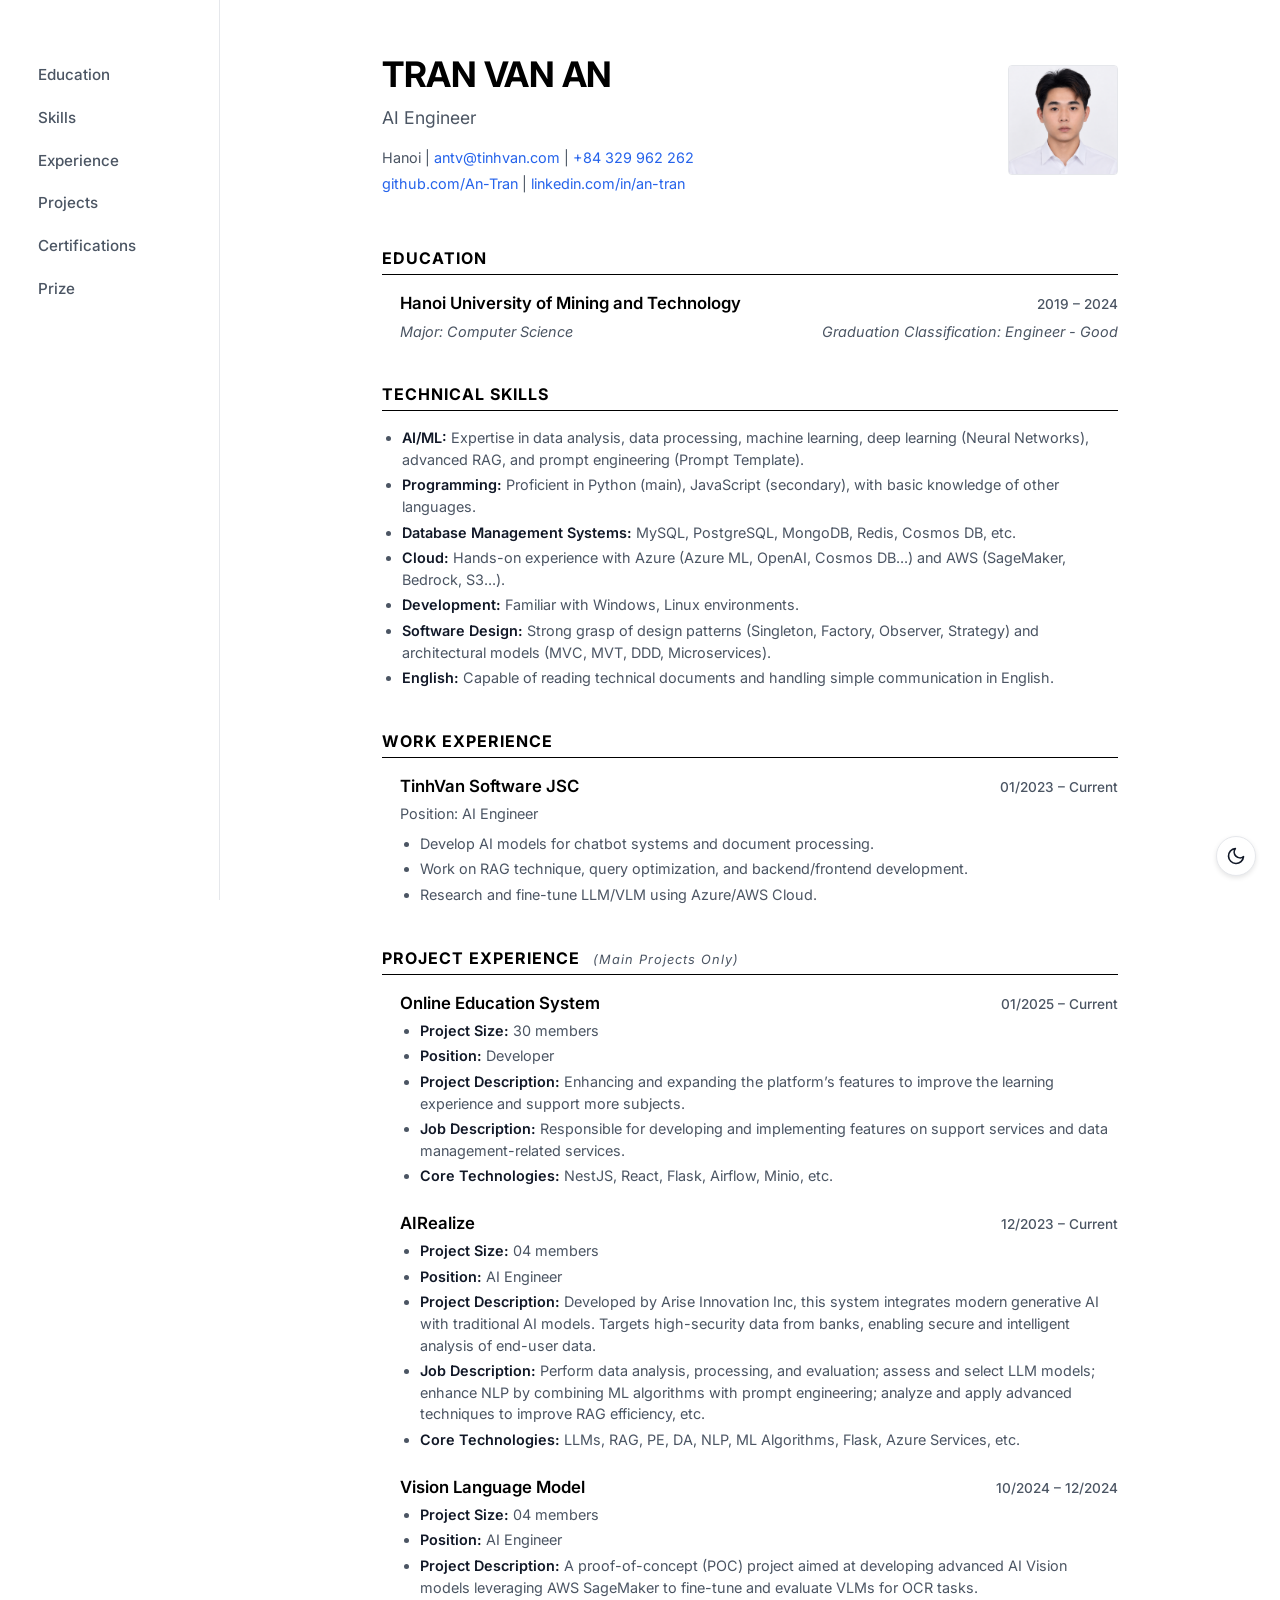
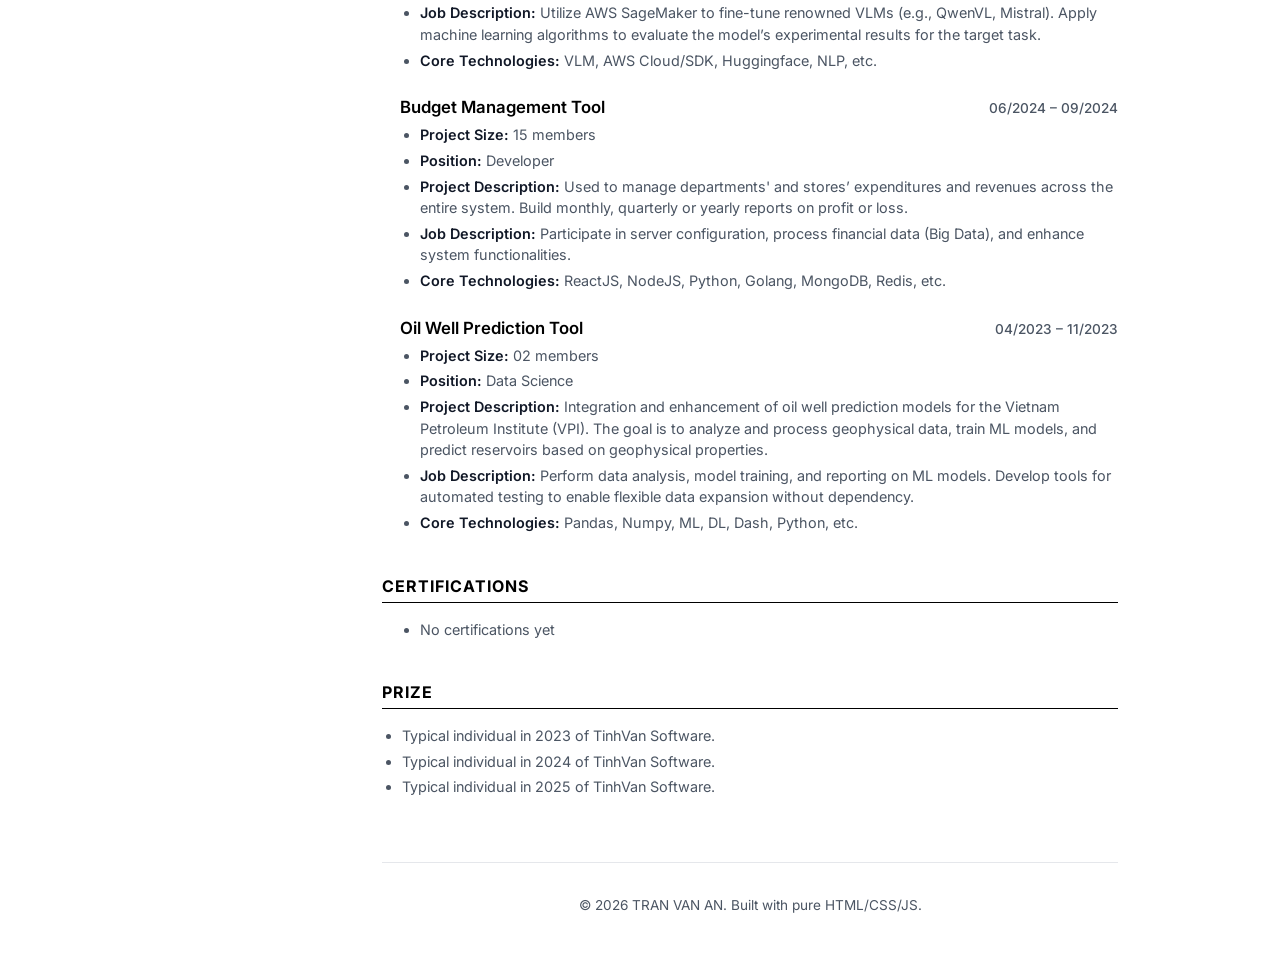
==== index.html @ 51c77b4b "feat: initialize personal portfolio website with responsive design and dark mode support" ====
<!DOCTYPE html>
<html lang="en">
<head>
    <meta charset="UTF-8">
    <meta name="viewport" content="width=device-width, initial-scale=1.0">
    <title>TRAN VAN AN - Portfolio</title>
    <link href="https://fonts.googleapis.com/css2?family=Inter:wght@300;400;600;700&display=swap" rel="stylesheet">
    <link rel="stylesheet" href="style.css">
</head>
<body>
    <nav class="side-nav">
        <div class="nav-links">
            <a href="#education">Education</a>
            <a href="#skills">Skills</a>
            <a href="#experience">Experience</a>
            <a href="#projects">Projects</a>
            <a href="#certifications">Certifications</a>
            <a href="#prize">Prize</a>
        </div>
    </nav>
    <button id="theme-toggle" class="theme-toggle" aria-label="Toggle Dark Mode">
        <svg id="moon-icon" xmlns="http://www.w3.org/2000/svg" width="20" height="20" viewBox="0 0 24 24" fill="none" stroke="currentColor" stroke-width="2" stroke-linecap="round" stroke-linejoin="round"><path d="M21 12.79A9 9 0 1 1 11.21 3 7 7 0 0 0 21 12.79z"></path></svg>
        <svg id="sun-icon" class="hidden" xmlns="http://www.w3.org/2000/svg" width="20" height="20" viewBox="0 0 24 24" fill="none" stroke="currentColor" stroke-width="2" stroke-linecap="round" stroke-linejoin="round"><circle cx="12" cy="12" r="5"></circle><line x1="12" y1="1" x2="12" y2="3"></line><line x1="12" y1="21" x2="12" y2="23"></line><line x1="4.22" y1="4.22" x2="5.64" y2="5.64"></line><line x1="18.36" y1="18.36" x2="19.78" y2="19.78"></line><line x1="1" y1="12" x2="3" y2="12"></line><line x1="21" y1="12" x2="23" y2="12"></line><line x1="4.22" y1="19.78" x2="5.64" y2="18.36"></line><line x1="18.36" y1="5.64" x2="19.78" y2="4.22"></line></svg>
    </button>

    <div class="container">
        <header class="profile-header">
            <div class="profile-info">
                <h1>TRAN VAN AN</h1>
                <h2 class="subtitle">AI Engineer</h2>
                <div class="contact-info">
                    <p>Hanoi | <a href="mailto:tranandeveloper@tinhvan.com">antv@tinhvan.com</a> | <a href="tel:+84329962262">+84 329 962 262</a></p>
                    <p><a href="https://github.com/An-Tran-2001" target="_blank" rel="noopener noreferrer">github.com/An-Tran</a> | <a href="https://www.linkedin.com/in/an-tran-694760304" target="_blank" rel="noopener noreferrer">linkedin.com/in/an-tran</a></p>
                </div>
            </div>
            <div class="profile-avatar">
                <img src="assets/avatar.jpeg" alt="TRAN VAN AN Avatar" onerror="this.src='https://ui-avatars.com/api/?name=Tran+Van+An&size=150&background=random&color=fff'">
            </div>
        </header>

        <main>
            <section id="education" class="cv-section">
                <h3>EDUCATION</h3>
                <div class="cv-item">
                    <div class="cv-item-header">
                        <h4>Hanoi University of Mining and Technology</h4>
                        <span class="date">2019 – 2024</span>
                    </div>
                    <div class="cv-item-subheader">
                        <span>Major: Computer Science</span>
                        <span>Graduation Classification: Engineer - Good</span>
                    </div>
                </div>
            </section>

            <section id="skills" class="cv-section">
                <h3>TECHNICAL SKILLS</h3>
                <ul class="skills-list">
                    <li><strong>AI/ML:</strong> Expertise in data analysis, data processing, machine learning, deep learning (Neural Networks), advanced RAG, and prompt engineering (Prompt Template).</li>
                    <li><strong>Programming:</strong> Proficient in Python (main), JavaScript (secondary), with basic knowledge of other languages.</li>
                    <li><strong>Database Management Systems:</strong> MySQL, PostgreSQL, MongoDB, Redis, Cosmos DB, etc.</li>
                    <li><strong>Cloud:</strong> Hands-on experience with Azure (Azure ML, OpenAI, Cosmos DB...) and AWS (SageMaker, Bedrock, S3...).</li>
                    <li><strong>Development:</strong> Familiar with Windows, Linux environments.</li>
                    <li><strong>Software Design:</strong> Strong grasp of design patterns (Singleton, Factory, Observer, Strategy) and architectural models (MVC, MVT, DDD, Microservices).</li>
                    <li><strong>English:</strong> Capable of reading technical documents and handling simple communication in English.</li>
                </ul>
            </section>

            <section id="experience" class="cv-section">
                <h3>WORK EXPERIENCE</h3>
                <div class="cv-item">
                    <div class="cv-item-header">
                        <h4>TinhVan Software JSC</h4>
                        <span class="date">01/2023 – Current</span>
                    </div>
                    <p class="role">Position: AI Engineer</p>
                    <ul class="bullet-list">
                        <li>Develop AI models for chatbot systems and document processing.</li>
                        <li>Work on RAG technique, query optimization, and backend/frontend development.</li>
                        <li>Research and fine-tune LLM/VLM using Azure/AWS Cloud.</li>
                    </ul>
                </div>
            </section>

            <section id="projects" class="cv-section">
                <h3>PROJECT EXPERIENCE <span class="note">(Main Projects Only)</span></h3>
                
                <div class="cv-item">
                    <div class="cv-item-header">
                        <h4>Online Education System</h4>
                        <span class="date">01/2025 – Current</span>
                    </div>
                    <ul class="bullet-list">
                        <li><strong>Project Size:</strong> 30 members</li>
                        <li><strong>Position:</strong> Developer</li>
                        <li><strong>Project Description:</strong> Enhancing and expanding the platform’s features to improve the learning experience and support more subjects.</li>
                        <li><strong>Job Description:</strong> Responsible for developing and implementing features on support services and data management-related services.</li>
                        <li><strong>Core Technologies:</strong> NestJS, React, Flask, Airflow, Minio, etc.</li>
                    </ul>
                </div>

                <div class="cv-item">
                    <div class="cv-item-header">
                        <h4>AIRealize</h4>
                        <span class="date">12/2023 – Current</span>
                    </div>
                    <ul class="bullet-list">
                        <li><strong>Project Size:</strong> 04 members</li>
                        <li><strong>Position:</strong> AI Engineer</li>
                        <li><strong>Project Description:</strong> Developed by Arise Innovation Inc, this system integrates modern generative AI with traditional AI models. Targets high-security data from banks, enabling secure and intelligent analysis of end-user data.</li>
                        <li><strong>Job Description:</strong> Perform data analysis, processing, and evaluation; assess and select LLM models; enhance NLP by combining ML algorithms with prompt engineering; analyze and apply advanced techniques to improve RAG efficiency, etc.</li>
                        <li><strong>Core Technologies:</strong> LLMs, RAG, PE, DA, NLP, ML Algorithms, Flask, Azure Services, etc.</li>
                    </ul>
                </div>

                <div class="cv-item">
                    <div class="cv-item-header">
                        <h4>Vision Language Model</h4>
                        <span class="date">10/2024 – 12/2024</span>
                    </div>
                    <ul class="bullet-list">
                        <li><strong>Project Size:</strong> 04 members</li>
                        <li><strong>Position:</strong> AI Engineer</li>
                        <li><strong>Project Description:</strong> A proof-of-concept (POC) project aimed at developing advanced AI Vision models leveraging AWS SageMaker to fine-tune and evaluate VLMs for OCR tasks.</li>
                        <li><strong>Job Description:</strong> Utilize AWS SageMaker to fine-tune renowned VLMs (e.g., QwenVL, Mistral). Apply machine learning algorithms to evaluate the model’s experimental results for the target task.</li>
                        <li><strong>Core Technologies:</strong> VLM, AWS Cloud/SDK, Huggingface, NLP, etc.</li>
                    </ul>
                </div>

                <div class="cv-item">
                    <div class="cv-item-header">
                        <h4>Budget Management Tool</h4>
                        <span class="date">06/2024 – 09/2024</span>
                    </div>
                    <ul class="bullet-list">
                        <li><strong>Project Size:</strong> 15 members</li>
                        <li><strong>Position:</strong> Developer</li>
                        <li><strong>Project Description:</strong> Used to manage departments' and stores’ expenditures and revenues across the entire system. Build monthly, quarterly or yearly reports on profit or loss.</li>
                        <li><strong>Job Description:</strong> Participate in server configuration, process financial data (Big Data), and enhance system functionalities.</li>
                        <li><strong>Core Technologies:</strong> ReactJS, NodeJS, Python, Golang, MongoDB, Redis, etc.</li>
                    </ul>
                </div>

                <div class="cv-item">
                    <div class="cv-item-header">
                        <h4>Oil Well Prediction Tool</h4>
                        <span class="date">04/2023 – 11/2023</span>
                    </div>
                    <ul class="bullet-list">
                        <li><strong>Project Size:</strong> 02 members</li>
                        <li><strong>Position:</strong> Data Science</li>
                        <li><strong>Project Description:</strong> Integration and enhancement of oil well prediction models for the Vietnam Petroleum Institute (VPI). The goal is to analyze and process geophysical data, train ML models, and predict reservoirs based on geophysical properties.</li>
                        <li><strong>Job Description:</strong> Perform data analysis, model training, and reporting on ML models. Develop tools for automated testing to enable flexible data expansion without dependency.</li>
                        <li><strong>Core Technologies:</strong> Pandas, Numpy, ML, DL, Dash, Python, etc.</li>
                    </ul>
                </div>
            </section>

            <section id="certifications" class="cv-section">
                <h3>CERTIFICATIONS</h3>
                <div class="cv-item">
                    <ul class="bullet-list">
                        <li>No certifications yet</li>
                    </ul>
                    <!-- <div class="cv-item-header certification">
                        <h4>Azure AI Engineer Associate (AI-102)</h4>
                        <div><span class="issuer">Microsoft</span> | <span class="date">2022</span></div>
                    </div> -->
                </div>
            </section>

            <section id="prize" class="cv-section">
                <h3>PRIZE</h3>
                <ul class="bullet-list">
                    <li>Typical individual in 2023 of TinhVan Software.</li>
                    <li>Typical individual in 2024 of TinhVan Software.</li>
                    <li>Typical individual in 2025 of TinhVan Software.</li>
                </ul>
            </section>
        </main>
        
        <footer>
            <p>&copy; <span id="year"></span> TRAN VAN AN. Built with pure HTML/CSS/JS.</p>
        </footer>
    </div>
    <script src="script.js"></script>
</body>
</html>
---- style.css ----
:root {
    --bg-color: #ffffff;
    --text-primary: #111827;
    --text-secondary: #4b5563;
    --accent-color: #000000;
    --border-color: #e5e7eb;
    --link-color: #2563eb;
    --link-hover: #1d4ed8;
    --nav-bg: rgba(255, 255, 255, 0.9);
}

[data-theme="dark"] {
    --bg-color: #111827;
    --text-primary: #f9fafb;
    --text-secondary: #9ca3af;
    --accent-color: #ffffff;
    --border-color: #374151;
    --link-color: #60a5fa;
    --link-hover: #93c5fd;
    --nav-bg: rgba(17, 24, 39, 0.9);
}

* {
    margin: 0;
    padding: 0;
    box-sizing: border-box;
}

html {
    scroll-behavior: smooth;
}

body {
    font-family: 'Inter', -apple-system, sans-serif;
    background-color: var(--bg-color);
    color: var(--text-primary);
    line-height: 1.5;
    font-size: 15px;
    transition: background-color 0.3s ease, color 0.3s ease;
    padding-left: 220px;
}

a {
    color: var(--link-color);
    text-decoration: none;
    transition: color 0.2s ease;
}

a:hover {
    color: var(--link-hover);
    text-decoration: underline;
}

/* Side Navigation */
.side-nav {
    position: fixed;
    top: 0;
    left: 0;
    width: 220px;
    height: 100vh;
    background-color: var(--bg-color);
    border-right: 1px solid var(--border-color);
    z-index: 50;
    padding: 4rem 1.5rem;
    display: flex;
    flex-direction: column;
}

.nav-links {
    display: flex;
    flex-direction: column;
    gap: 1.25rem;
}

.nav-links a {
    color: var(--text-secondary);
    font-size: 0.95rem;
    font-weight: 500;
    display: block;
    padding-left: 0.75rem;
    border-left: 2px solid transparent;
    transition: color 0.2s ease, border-color 0.2s ease;
}

.nav-links a:hover {
    color: var(--text-primary);
    text-decoration: none;
    border-left: 2px solid var(--link-color);
}

.container {
    max-width: 800px;
    margin: 0 auto;
    padding: 3rem 2rem;
}

/* Header */
.profile-header {
    display: flex;
    justify-content: space-between;
    align-items: center;
    margin-bottom: 3rem;
}

.profile-info h1 {
    font-size: 2.2rem;
    font-weight: 700;
    color: var(--accent-color);
    margin-bottom: 0.25rem;
    letter-spacing: -0.5px;
}

.profile-info .subtitle {
    font-size: 1.1rem;
    font-weight: 400;
    color: var(--text-secondary);
    margin-bottom: 1rem;
}

.contact-info p {
    font-size: 0.9rem;
    color: var(--text-secondary);
    margin-bottom: 0.25rem;
}

.profile-avatar img {
    width: 110px;
    height: 110px;
    border-radius: 4px;
    object-fit: cover;
    border: 1px solid var(--border-color);
}

/* Sections */
.cv-section {
    margin-bottom: 2.5rem;
    scroll-margin-top: 4rem; /* Offset for sticky nav */
}

.cv-section h3 {
    font-size: 1rem;
    font-weight: 700;
    text-transform: uppercase;
    color: var(--accent-color);
    margin-bottom: 1rem;
    padding-bottom: 0.25rem;
    border-bottom: 1px solid var(--accent-color);
    letter-spacing: 1px;
}

.cv-section h3 .note {
    font-size: 0.8rem;
    text-transform: none;
    font-weight: 400;
    color: var(--text-secondary);
    font-style: italic;
    margin-left: 0.5rem;
}

/* CV Items (Minimalist) */
.cv-item {
    margin-bottom: 1.5rem;
    padding-left: 1rem;
    border-left: 2px solid transparent;
    transition: border-color 0.2s ease;
}

.cv-item:hover {
    border-left: 2px solid var(--border-color);
}

.cv-item-header {
    display: flex;
    justify-content: space-between;
    align-items: baseline;
    margin-bottom: 0.25rem;
}

.cv-item-header h4 {
    font-size: 1.05rem;
    font-weight: 600;
    color: var(--accent-color);
}

.cv-item-header .date {
    font-weight: 500;
    color: var(--text-secondary);
    font-size: 0.85rem;
}

.cv-item-subheader {
    display: flex;
    justify-content: space-between;
    font-style: italic;
    color: var(--text-secondary);
    margin-bottom: 0.25rem;
    font-size: 0.9rem;
}

.cv-desc, .role {
    color: var(--text-secondary);
    font-size: 0.9rem;
    margin-bottom: 0.5rem;
}

/* Lists */
.skills-list, .bullet-list {
    list-style-type: disc;
    margin-left: 1.25rem;
    color: var(--text-secondary);
}

.skills-list li, .bullet-list li {
    margin-bottom: 0.25rem;
    font-size: 0.9rem;
}

.skills-list li strong, .bullet-list li strong {
    color: var(--text-primary);
    font-weight: 600;
}

/* Certifications specific */
.certification {
    margin-bottom: 0.75rem;
    padding-left: 1rem;
}
.certification:last-child {
    margin-bottom: 0;
}
.issuer {
    font-style: italic;
    color: var(--text-secondary);
}

/* Theme Toggle */
.theme-toggle {
    position: fixed;
    bottom: 1.5rem;
    right: 1.5rem;
    background: var(--bg-color);
    border: 1px solid var(--border-color);
    color: var(--text-primary);
    width: 40px;
    height: 40px;
    border-radius: 50%;
    display: flex;
    align-items: center;
    justify-content: center;
    cursor: pointer;
    box-shadow: 0 2px 5px rgba(0,0,0,0.1);
    transition: all 0.2s ease;
    z-index: 100;
}

.theme-toggle:hover {
    transform: scale(1.1);
}

.hidden {
    display: none;
}

footer {
    text-align: center;
    margin-top: 4rem;
    padding-top: 2rem;
    border-top: 1px solid var(--border-color);
    color: var(--text-secondary);
    font-size: 0.85rem;
}

@media (max-width: 768px) {
    body {
        padding-left: 0;
    }
    .side-nav {
        position: sticky;
        top: 0;
        width: 100%;
        height: auto;
        flex-direction: row;
        padding: 1rem;
        border-right: none;
        border-bottom: 1px solid var(--border-color);
        background-color: rgba(255, 255, 255, 0.9);
        backdrop-filter: blur(8px);
        overflow-x: auto;
    }
    [data-theme="dark"] .side-nav {
        background-color: rgba(17, 24, 39, 0.9);
    }
    .nav-links {
        flex-direction: row;
        gap: 1.25rem;
    }
    .nav-links a {
        padding-left: 0;
        border-left: none;
        font-size: 0.9rem;
        white-space: nowrap;
    }
    .nav-links a:hover {
        border-left: none;
    }
    .container {
        padding: 2rem 1.5rem;
    }
    .profile-header {
        flex-direction: column-reverse;
        text-align: center;
    }
    .profile-avatar {
        margin-bottom: 1.5rem;
    }
    .cv-item-header, .cv-item-subheader {
        flex-direction: column;
    }
    .cv-item-header .date {
        margin-top: 0.1rem;
    }
}
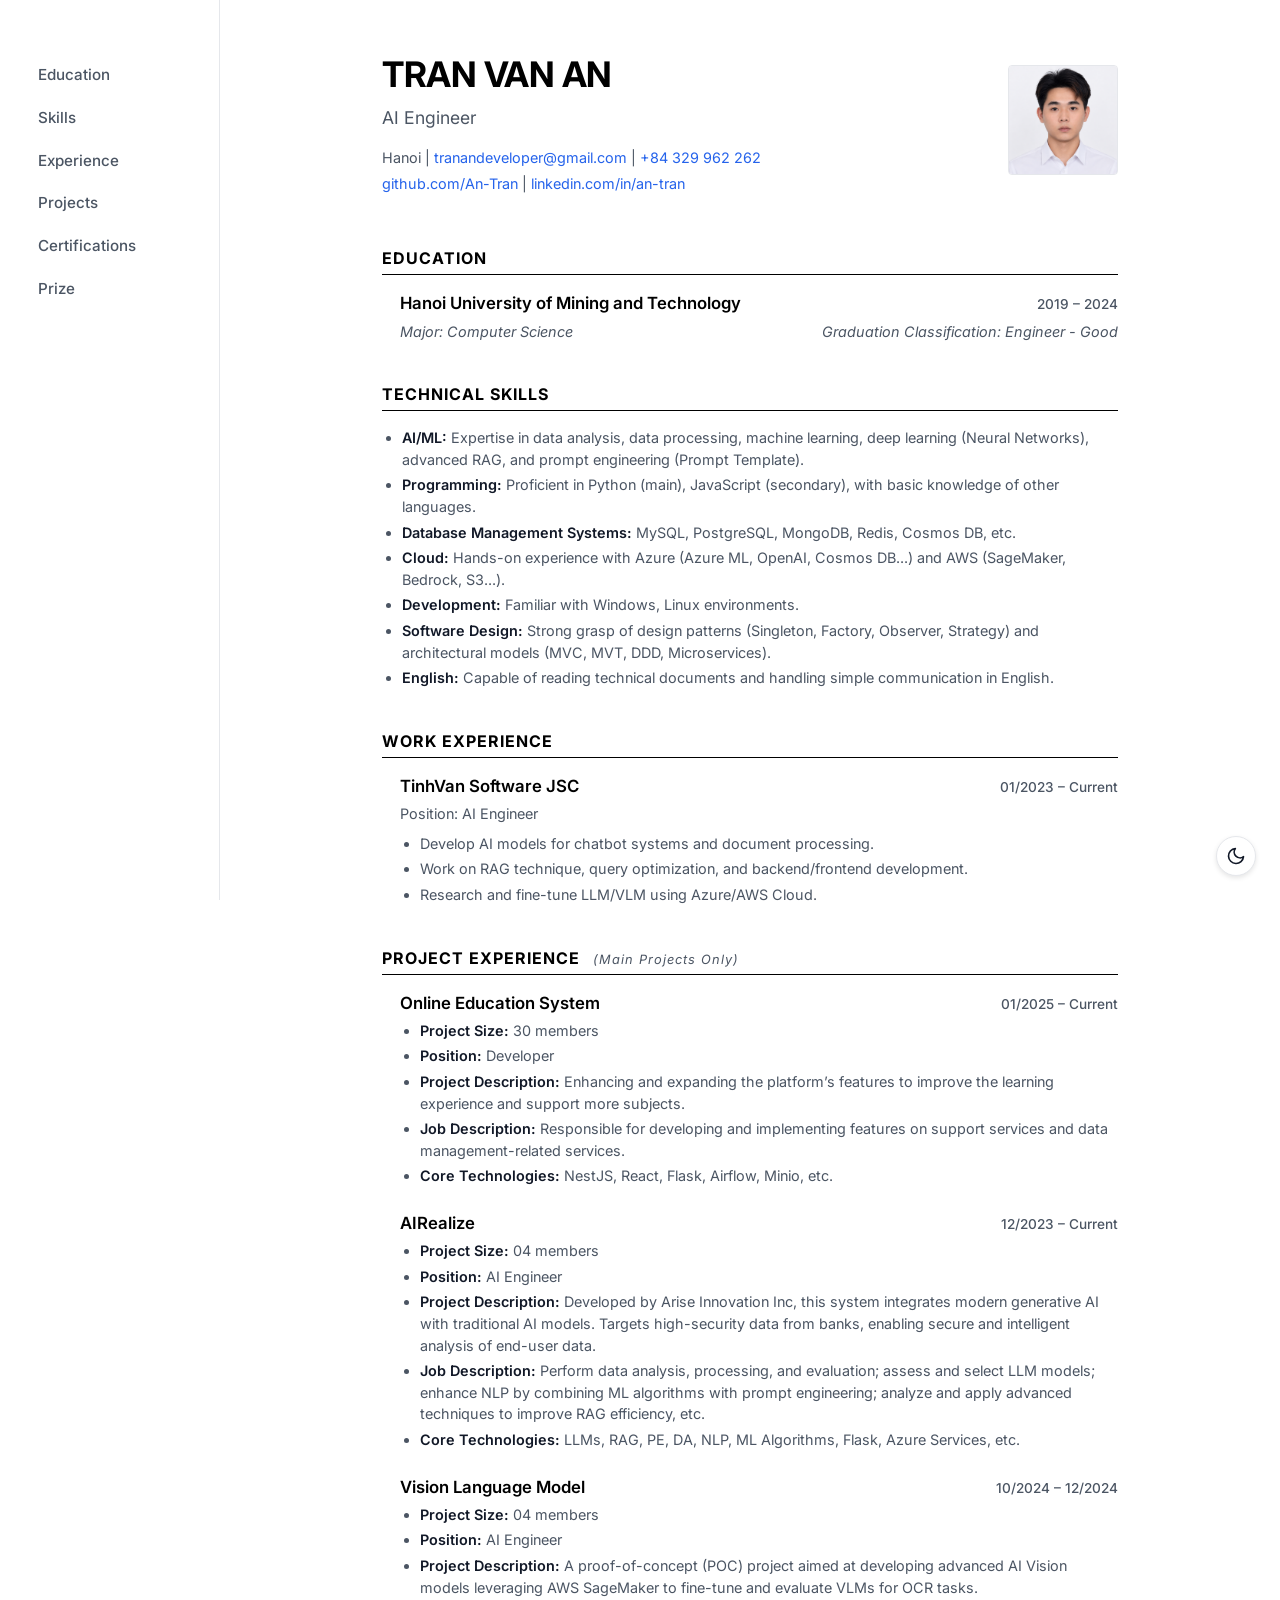
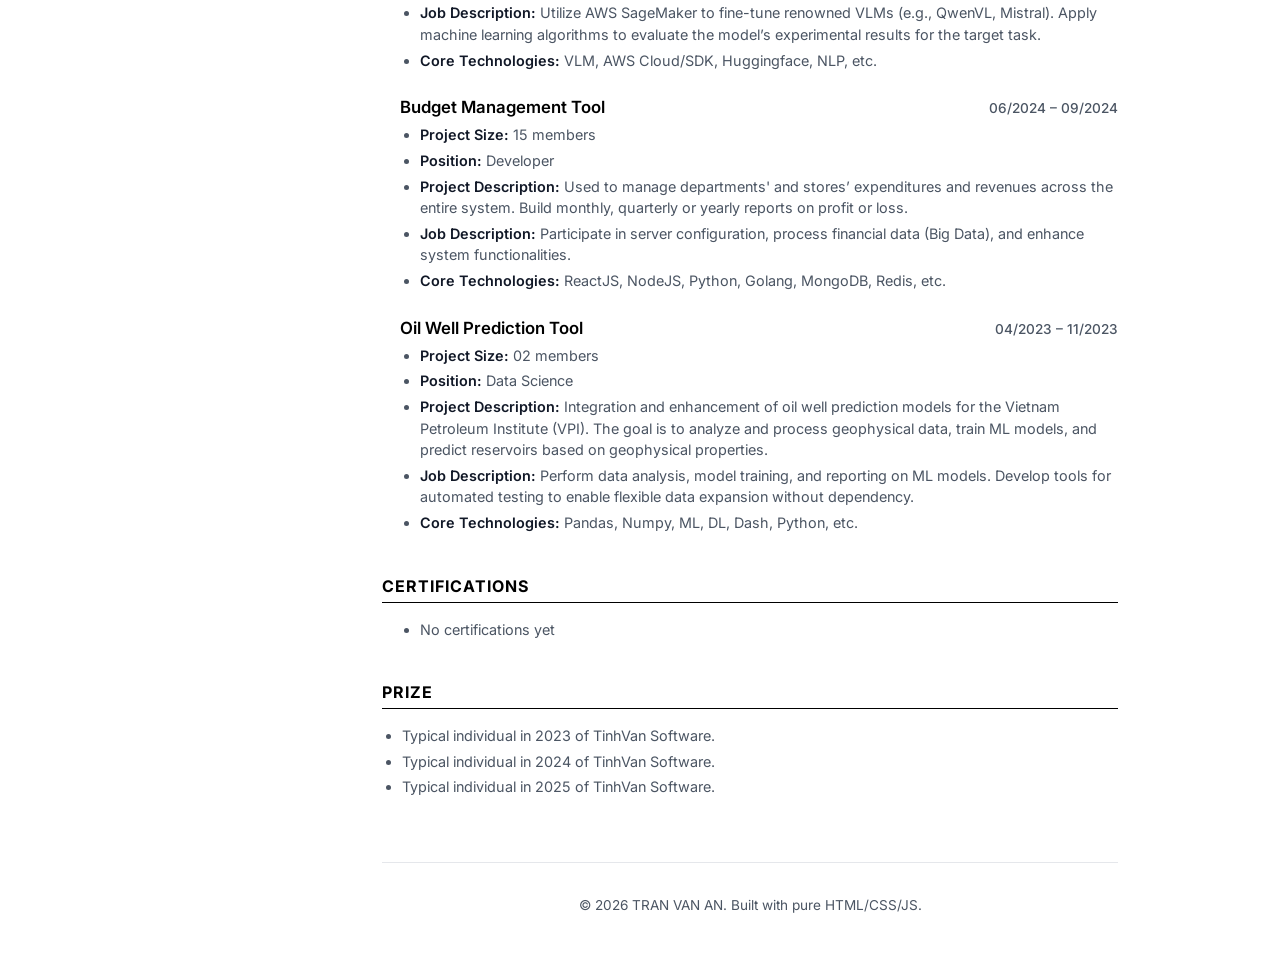
==== commit eabe1a3d: "update: change email address in contact information section" ====
--- a/index.html
+++ b/index.html
@@ -29,7 +29,7 @@
                 <h1>TRAN VAN AN</h1>
                 <h2 class="subtitle">AI Engineer</h2>
                 <div class="contact-info">
-                    <p>Hanoi | <a href="mailto:tranandeveloper@tinhvan.com">antv@tinhvan.com</a> | <a href="tel:+84329962262">+84 329 962 262</a></p>
+                    <p>Hanoi | <a href="mailto:tranandeveloper@tinhvan.com">tranandeveloper@gmail.com</a> | <a href="tel:+84329962262">+84 329 962 262</a></p>
                     <p><a href="https://github.com/An-Tran-2001" target="_blank" rel="noopener noreferrer">github.com/An-Tran</a> | <a href="https://www.linkedin.com/in/an-tran-694760304" target="_blank" rel="noopener noreferrer">linkedin.com/in/an-tran</a></p>
                 </div>
             </div>
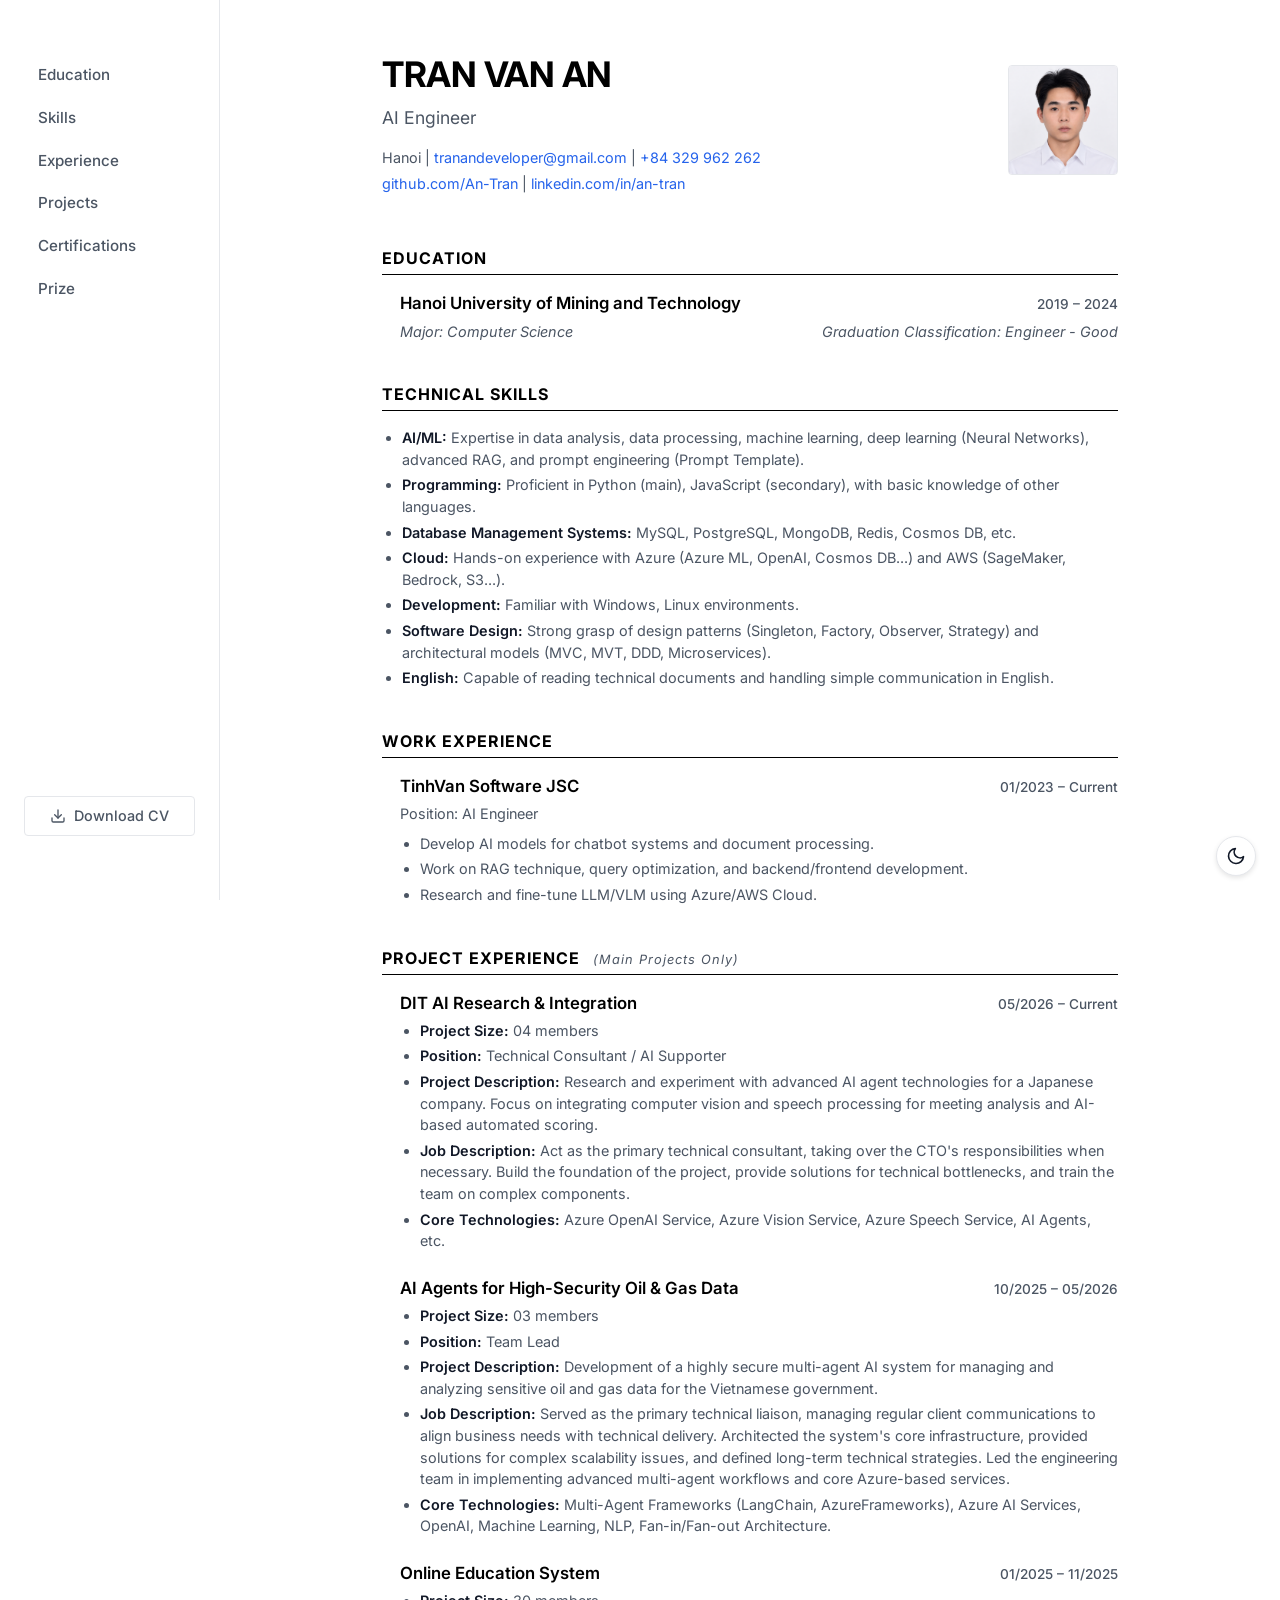
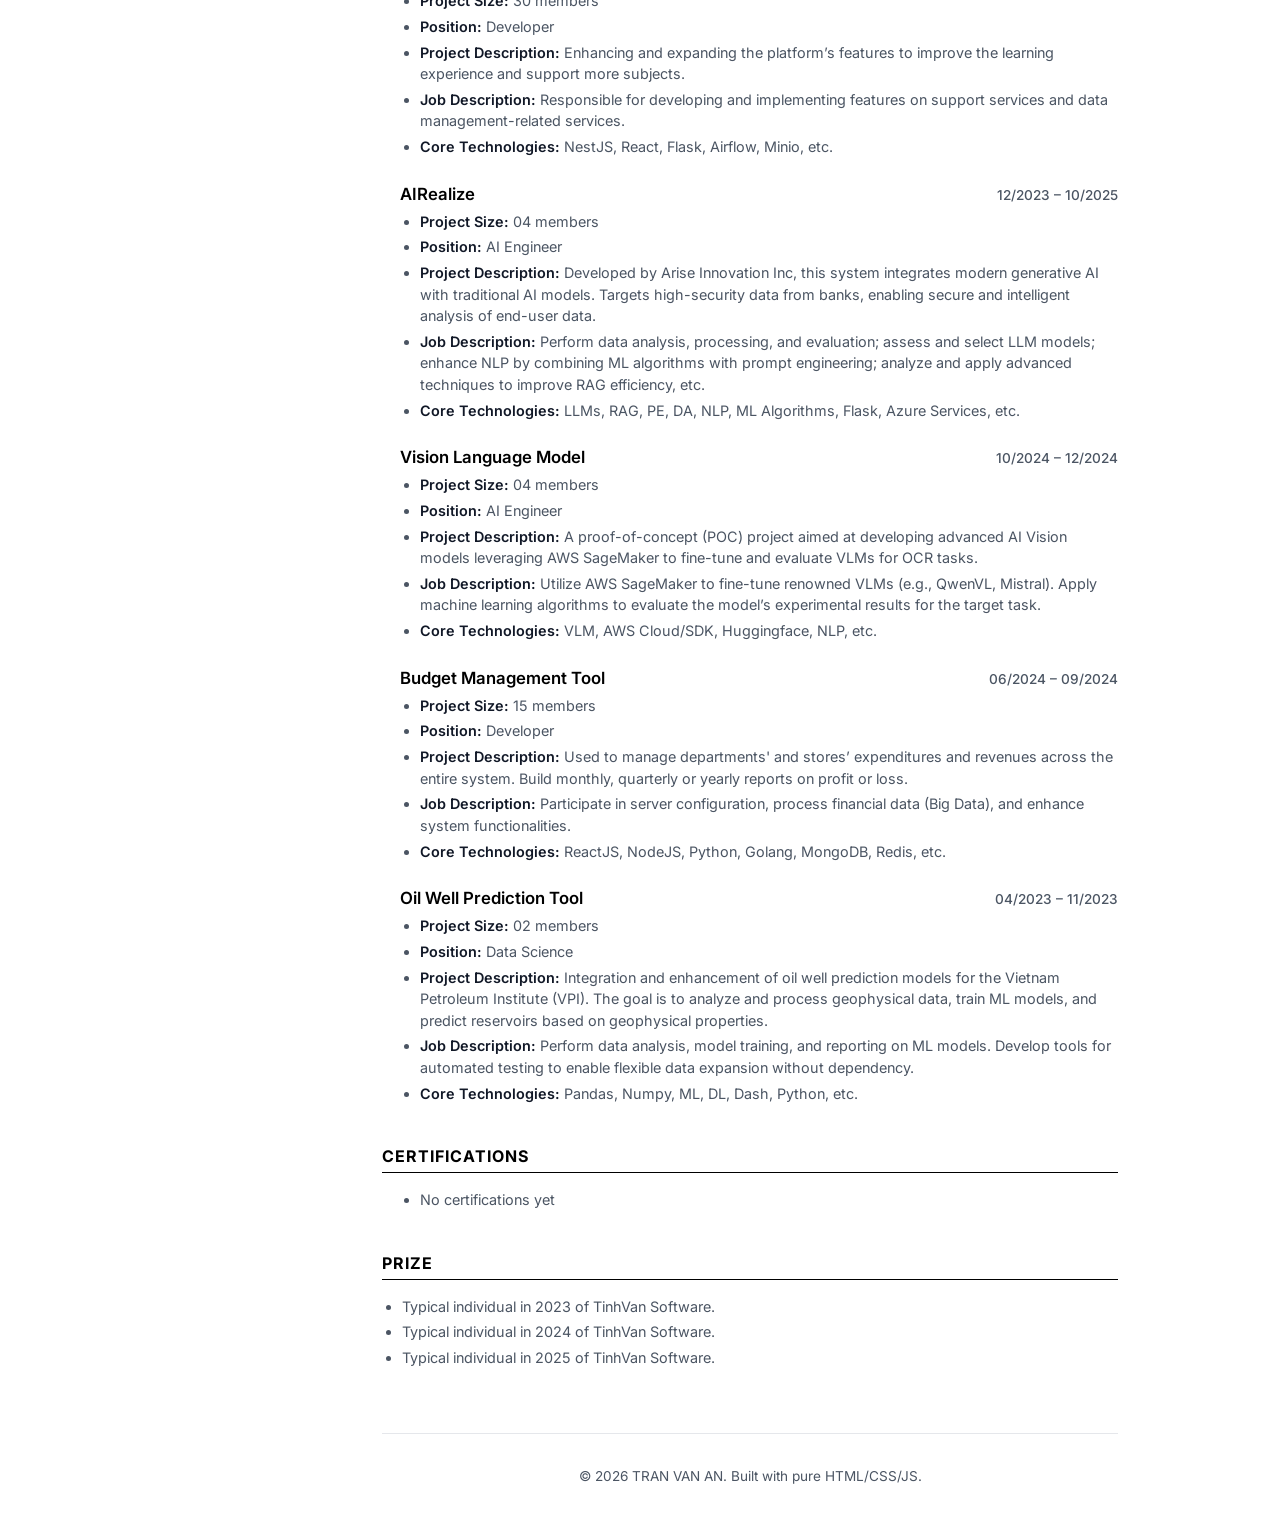
==== commit 97c7678e: "feat: add CV download button to navigation and update professional experience sections" ====
--- a/index.html
+++ b/index.html
@@ -17,6 +17,12 @@
             <a href="#certifications">Certifications</a>
             <a href="#prize">Prize</a>
         </div>
+        <div class="nav-actions">
+            <a href="assets/CV_06_2026.pdf" download="TRAN_VAN_AN_CV.pdf" class="btn-download">
+                <svg xmlns="http://www.w3.org/2000/svg" width="16" height="16" viewBox="0 0 24 24" fill="none" stroke="currentColor" stroke-width="2" stroke-linecap="round" stroke-linejoin="round" style="margin-right: 0.5rem;"><path d="M21 15v4a2 2 0 0 1-2 2H5a2 2 0 0 1-2-2v-4"></path><polyline points="7 10 12 15 17 10"></polyline><line x1="12" y1="15" x2="12" y2="3"></line></svg>
+                Download CV
+            </a>
+        </div>
     </nav>
     <button id="theme-toggle" class="theme-toggle" aria-label="Toggle Dark Mode">
         <svg id="moon-icon" xmlns="http://www.w3.org/2000/svg" width="20" height="20" viewBox="0 0 24 24" fill="none" stroke="currentColor" stroke-width="2" stroke-linecap="round" stroke-linejoin="round"><path d="M21 12.79A9 9 0 1 1 11.21 3 7 7 0 0 0 21 12.79z"></path></svg>
@@ -87,8 +93,36 @@
                 
                 <div class="cv-item">
                     <div class="cv-item-header">
+                        <h4>DIT AI Research & Integration</h4>
+                        <span class="date">05/2026 – Current</span>
+                    </div>
+                    <ul class="bullet-list">
+                        <li><strong>Project Size:</strong> 04 members</li>
+                        <li><strong>Position:</strong> Technical Consultant / AI Supporter</li>
+                        <li><strong>Project Description:</strong> Research and experiment with advanced AI agent technologies for a Japanese company. Focus on integrating computer vision and speech processing for meeting analysis and AI-based automated scoring.</li>
+                        <li><strong>Job Description:</strong> Act as the primary technical consultant, taking over the CTO's responsibilities when necessary. Build the foundation of the project, provide solutions for technical bottlenecks, and train the team on complex components.</li>
+                        <li><strong>Core Technologies:</strong> Azure OpenAI Service, Azure Vision Service, Azure Speech Service, AI Agents, etc.</li>
+                    </ul>
+                </div>
+
+                <div class="cv-item">
+                    <div class="cv-item-header">
+                        <h4>AI Agents for High-Security Oil & Gas Data</h4>
+                        <span class="date">10/2025 – 05/2026</span>
+                    </div>
+                    <ul class="bullet-list">
+                        <li><strong>Project Size:</strong> 03 members</li>
+                        <li><strong>Position:</strong> Team Lead</li>
+                        <li><strong>Project Description:</strong> Development of a highly secure multi-agent AI system for managing and analyzing sensitive oil and gas data for the Vietnamese government.</li>
+                        <li><strong>Job Description:</strong> Served as the primary technical liaison, managing regular client communications to align business needs with technical delivery. Architected the system's core infrastructure, provided solutions for complex scalability issues, and defined long-term technical strategies. Led the engineering team in implementing advanced multi-agent workflows and core Azure-based services.</li>
+                        <li><strong>Core Technologies:</strong> Multi-Agent Frameworks (LangChain, AzureFrameworks), Azure AI Services, OpenAI, Machine Learning, NLP, Fan-in/Fan-out Architecture.</li>
+                    </ul>
+                </div>
+
+                <div class="cv-item">
+                    <div class="cv-item-header">
                         <h4>Online Education System</h4>
-                        <span class="date">01/2025 – Current</span>
+                        <span class="date">01/2025 – 11/2025</span>
                     </div>
                     <ul class="bullet-list">
                         <li><strong>Project Size:</strong> 30 members</li>
@@ -102,7 +136,7 @@
                 <div class="cv-item">
                     <div class="cv-item-header">
                         <h4>AIRealize</h4>
-                        <span class="date">12/2023 – Current</span>
+                        <span class="date">12/2023 – 10/2025</span>
                     </div>
                     <ul class="bullet-list">
                         <li><strong>Project Size:</strong> 04 members</li>
--- a/style.css
+++ b/style.css
@@ -131,6 +131,44 @@
     border: 1px solid var(--border-color);
 }
 
+/* Nav Actions */
+.nav-actions {
+    margin-top: auto;
+}
+
+.nav-actions .btn-download {
+    width: 100%;
+    justify-content: center;
+}
+
+.btn-download {
+    display: inline-flex;
+    align-items: center;
+    padding: 0.5rem 0.8rem;
+    background-color: transparent;
+    color: var(--text-secondary);
+    border: 1px solid var(--border-color);
+    border-radius: 4px;
+    font-weight: 500;
+    font-size: 0.9rem;
+    transition: all 0.2s ease;
+    text-decoration: none;
+}
+
+.btn-download:hover {
+    color: var(--text-primary);
+    border-color: var(--text-primary);
+    text-decoration: none;
+}
+
+.btn-download svg {
+    transition: transform 0.2s ease;
+}
+
+.btn-download:hover svg {
+    transform: translateY(2px);
+}
+
 /* Sections */
 .cv-section {
     margin-bottom: 2.5rem;
@@ -280,6 +318,7 @@
         width: 100%;
         height: auto;
         flex-direction: row;
+        align-items: center;
         padding: 1rem;
         border-right: none;
         border-bottom: 1px solid var(--border-color);
@@ -303,6 +342,15 @@
     .nav-links a:hover {
         border-left: none;
     }
+    .nav-actions {
+        margin-top: 0;
+        margin-left: 1.25rem;
+    }
+    .nav-actions .btn-download {
+        padding: 0.4rem 0.8rem;
+        white-space: nowrap;
+        width: auto;
+    }
     .container {
         padding: 2rem 1.5rem;
     }
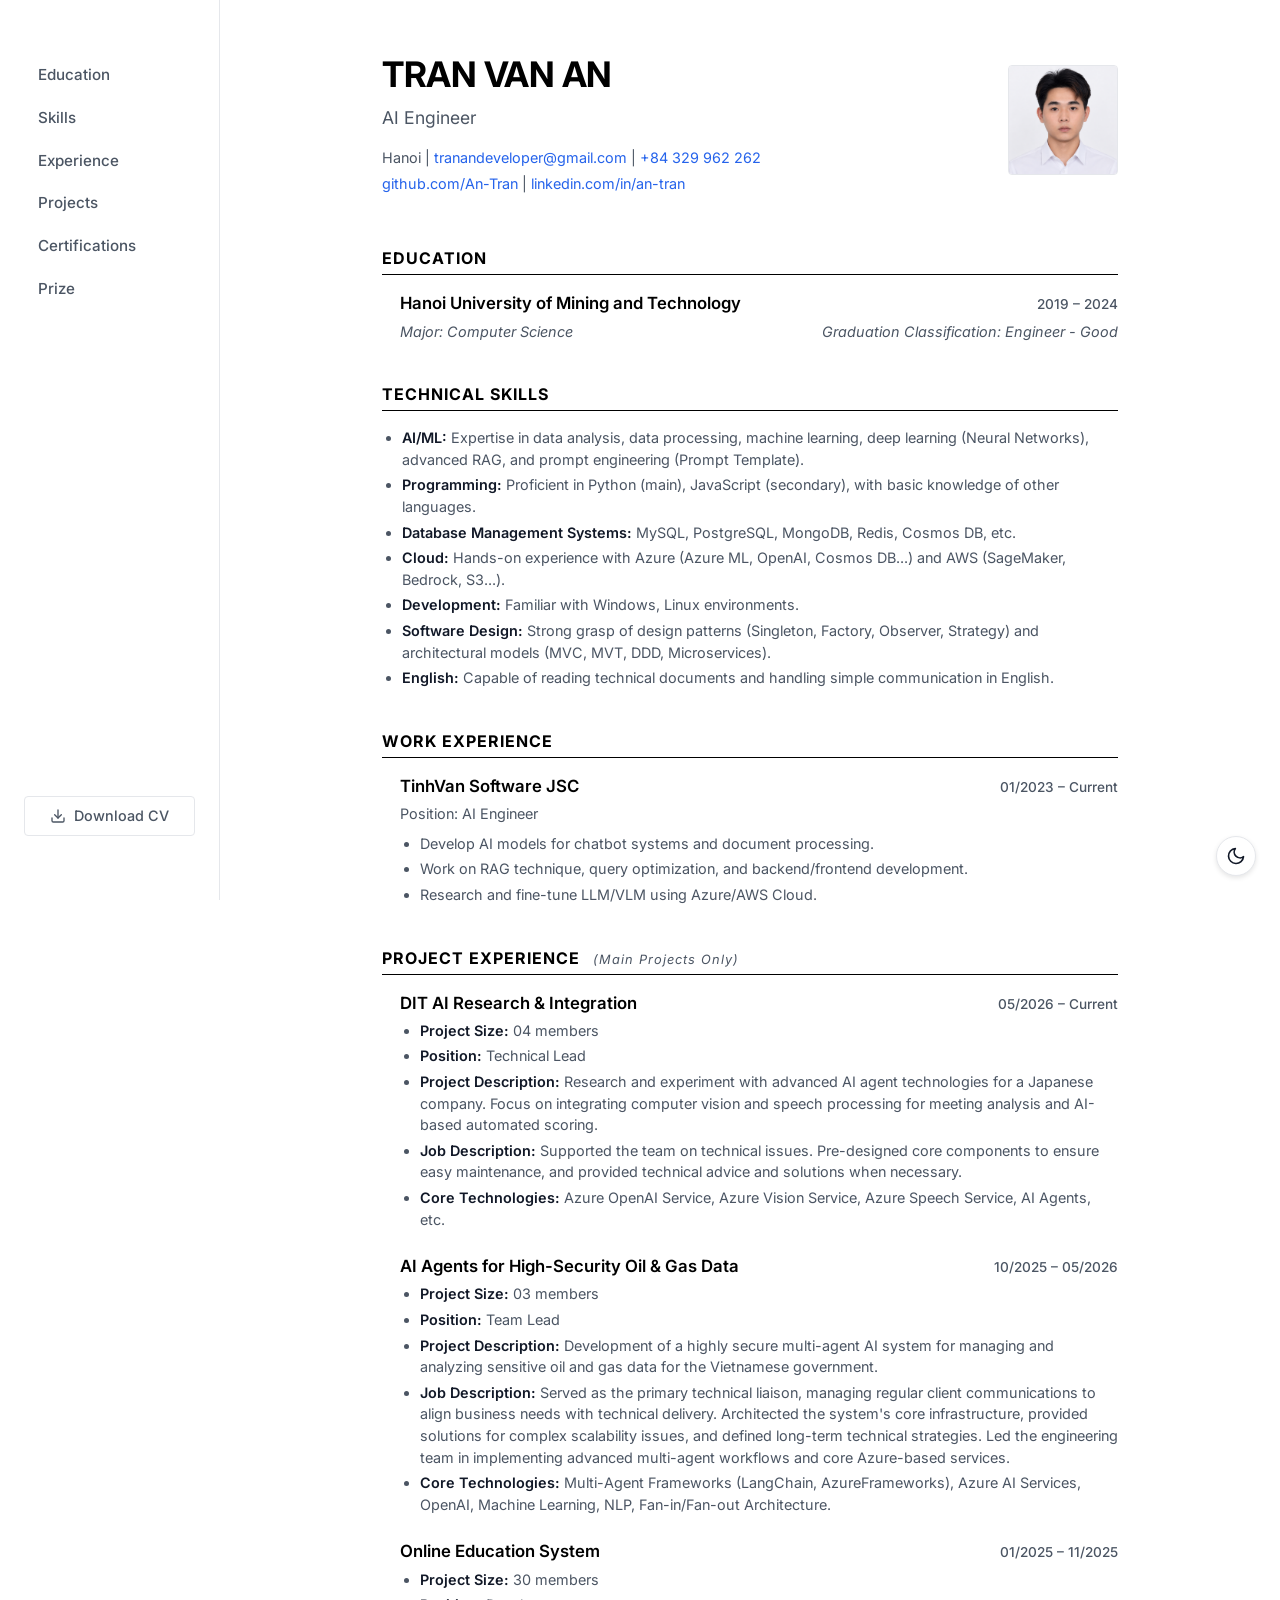
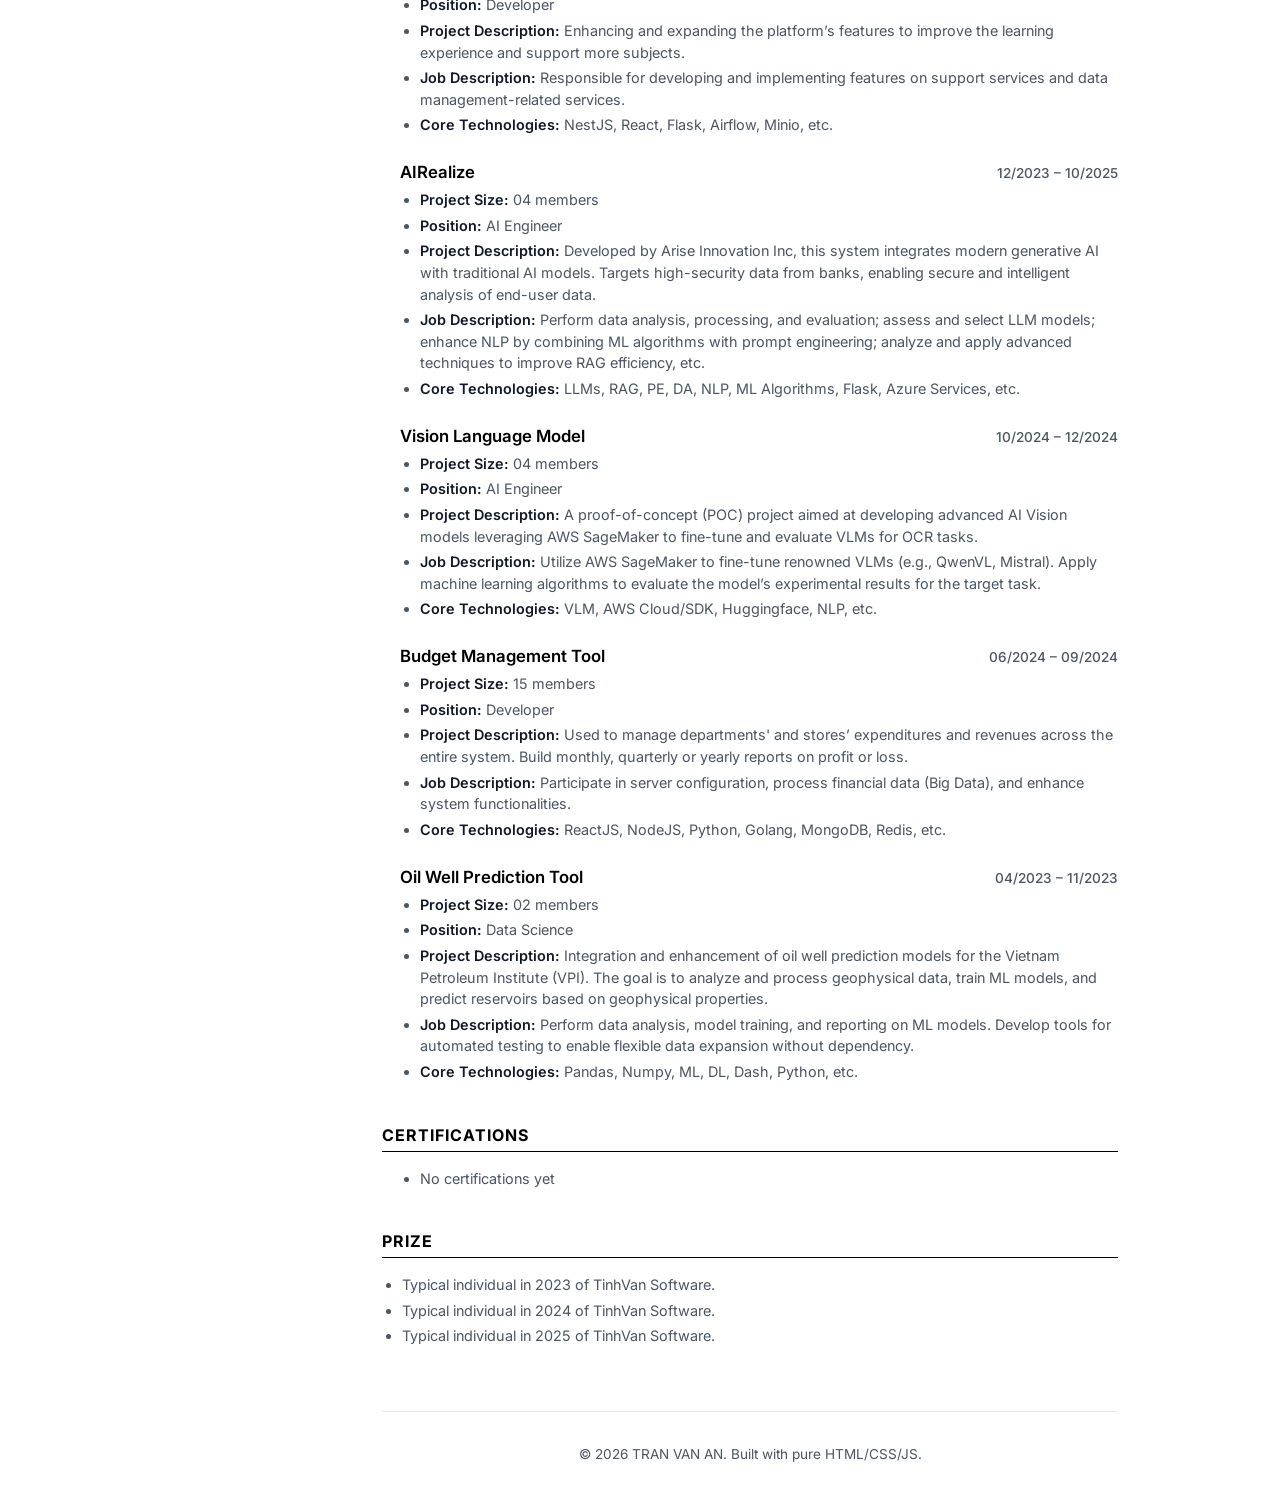
==== commit f236d055: "docs: update project role and responsibilities for Technical Lead position in index.html" ====
--- a/index.html
+++ b/index.html
@@ -98,9 +98,9 @@
                     </div>
                     <ul class="bullet-list">
                         <li><strong>Project Size:</strong> 04 members</li>
-                        <li><strong>Position:</strong> Technical Consultant / AI Supporter</li>
+                        <li><strong>Position:</strong> Technical Lead</li>
                         <li><strong>Project Description:</strong> Research and experiment with advanced AI agent technologies for a Japanese company. Focus on integrating computer vision and speech processing for meeting analysis and AI-based automated scoring.</li>
-                        <li><strong>Job Description:</strong> Act as the primary technical consultant, taking over the CTO's responsibilities when necessary. Build the foundation of the project, provide solutions for technical bottlenecks, and train the team on complex components.</li>
+                        <li><strong>Job Description:</strong> Supported the team on technical issues. Pre-designed core components to ensure easy maintenance, and provided technical advice and solutions when necessary.</li>
                         <li><strong>Core Technologies:</strong> Azure OpenAI Service, Azure Vision Service, Azure Speech Service, AI Agents, etc.</li>
                     </ul>
                 </div>
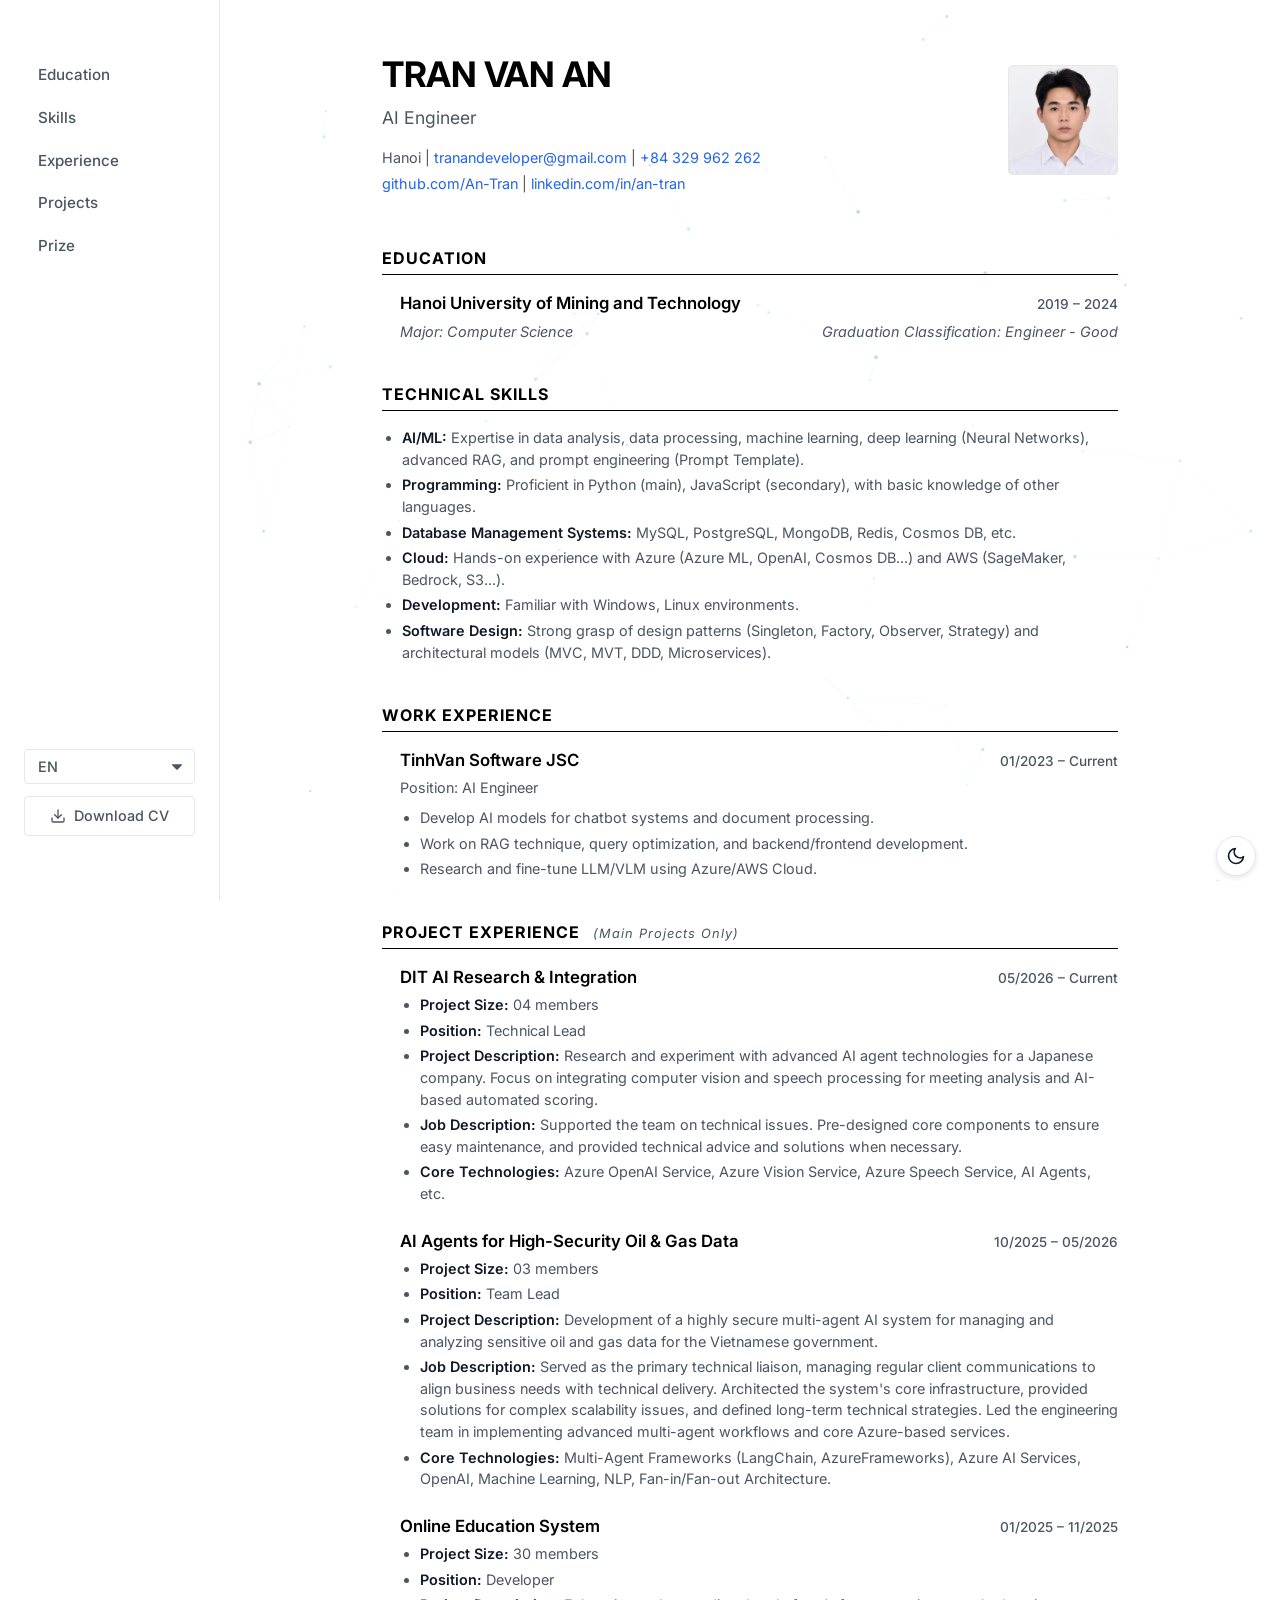
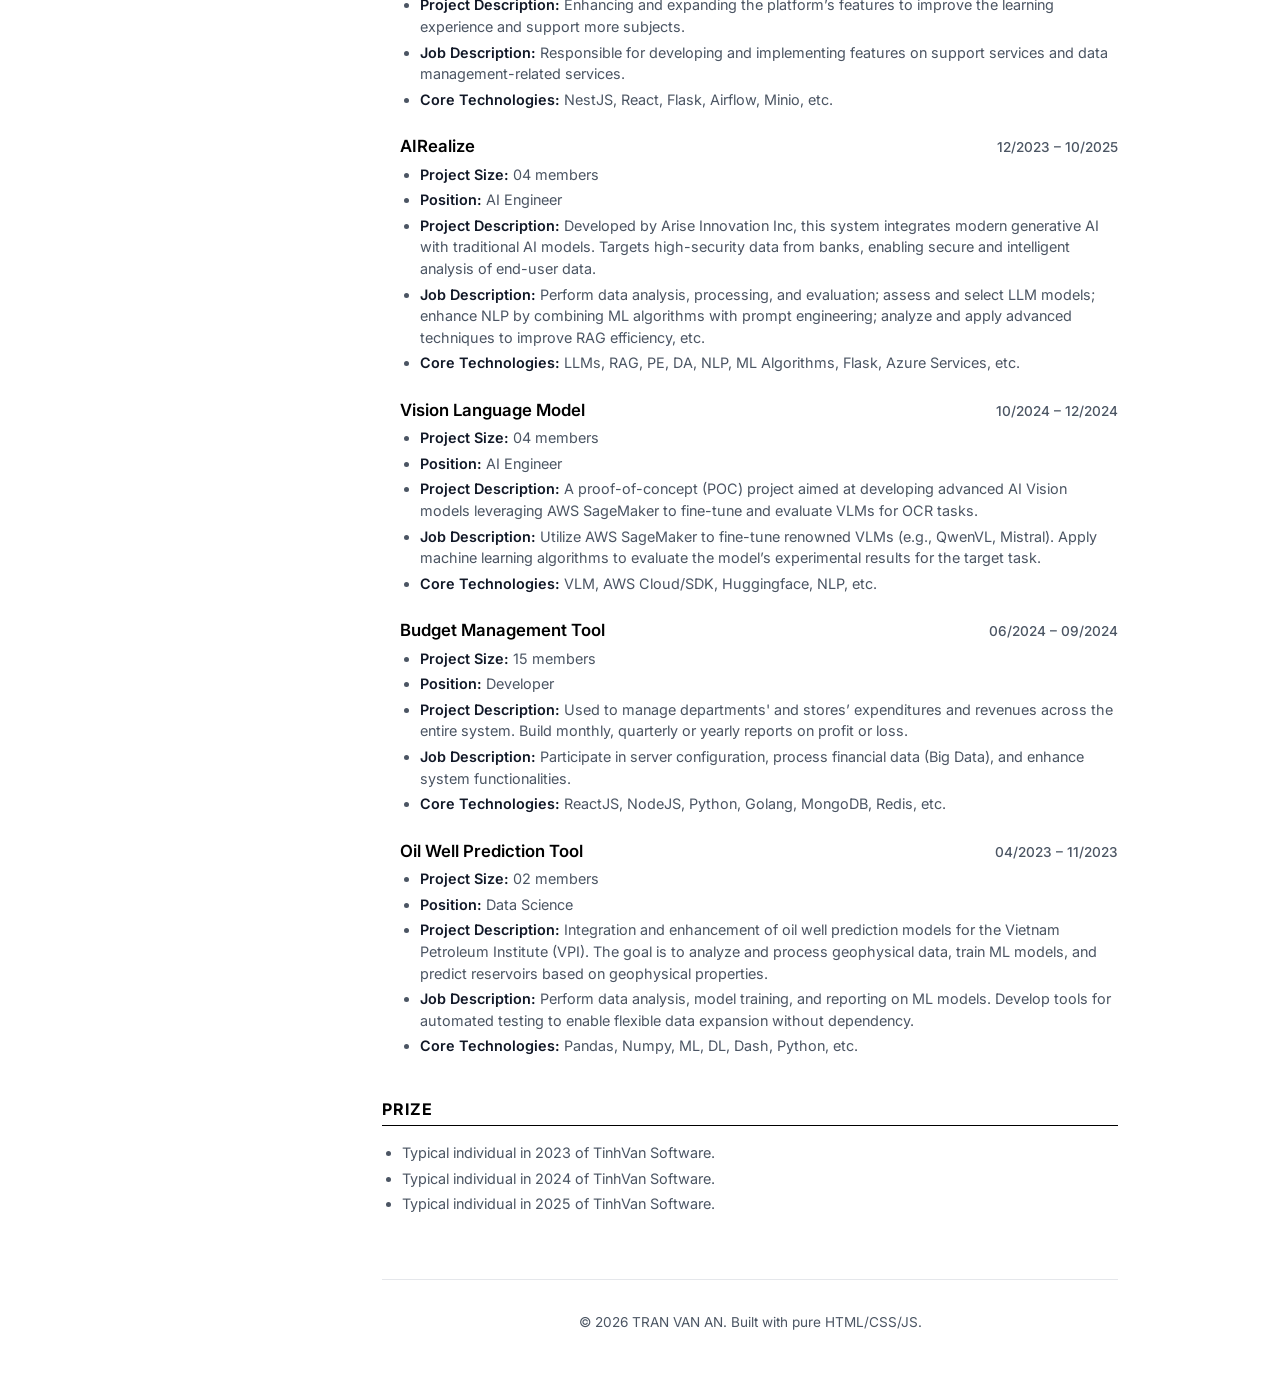
==== commit d6d2f40b: "feat: implement multi-language support for portfolio using dynamic translation injection" ====
--- a/index.html
+++ b/index.html
@@ -4,23 +4,66 @@
     <meta charset="UTF-8">
     <meta name="viewport" content="width=device-width, initial-scale=1.0">
     <title>TRAN VAN AN - Portfolio</title>
-    <link href="https://fonts.googleapis.com/css2?family=Inter:wght@300;400;600;700&display=swap" rel="stylesheet">
+    <link href="https://fonts.googleapis.com/css2?family=Inter:wght@300;400;500;600;700&family=Noto+Sans+JP:wght@300;400;500;600;700&family=Noto+Sans+SC:wght@300;400;500;600;700&family=Be+Vietnam+Pro:wght@300;400;500;600;700&display=swap" rel="stylesheet">
     <link rel="stylesheet" href="style.css">
+    <script src="translations.js"></script>
 </head>
 <body>
+    <canvas id="neural-bg"></canvas>
+    <div class="ai-door-overlay" id="door-overlay">
+        <div class="door door-left"></div>
+        <div class="door door-right"></div>
+        <div class="split-line"></div>
+        <div class="door-center-logo">
+            <svg class="neural-network" viewBox="0 0 200 200">
+                <g class="synapses">
+                    <line class="synapse s1" x1="100" y1="100" x2="40" y2="40" />
+                    <line class="synapse s2" x1="100" y1="100" x2="150" y2="30" />
+                    <line class="synapse s3" x1="100" y1="100" x2="170" y2="120" />
+                    <line class="synapse s4" x1="100" y1="100" x2="60" y2="160" />
+                    <line class="synapse s5" x1="40" y1="40" x2="20" y2="90" />
+                    <line class="synapse s6" x1="150" y1="30" x2="190" y2="70" />
+                    <line class="synapse s7" x1="60" y1="160" x2="110" y2="180" />
+                    <line class="synapse s8" x1="170" y1="120" x2="190" y2="70" />
+                    <line class="synapse s9" x1="100" y1="100" x2="110" y2="180" />
+                </g>
+                <g class="nodes">
+                    <circle class="node outer-node n1" cx="40" cy="40" r="3" />
+                    <circle class="node outer-node n2" cx="150" cy="30" r="4" />
+                    <circle class="node outer-node n3" cx="170" cy="120" r="3" />
+                    <circle class="node outer-node n4" cx="60" cy="160" r="4" />
+                    <circle class="node outer-node n5" cx="20" cy="90" r="2" />
+                    <circle class="node outer-node n6" cx="190" cy="70" r="2" />
+                    <circle class="node outer-node n7" cx="110" cy="180" r="2" />
+                    <circle class="node center-node" cx="100" cy="100" r="5" />
+                    <circle class="node pulse-node" cx="100" cy="100" r="12" />
+                </g>
+            </svg>
+            <div class="ai-text">TRAN VAN AN</div>
+            <div class="ai-subtext">AI ENGINEER PORTFOLIO</div>
+        </div>
+    </div>
     <nav class="side-nav">
         <div class="nav-links">
-            <a href="#education">Education</a>
-            <a href="#skills">Skills</a>
-            <a href="#experience">Experience</a>
-            <a href="#projects">Projects</a>
-            <a href="#certifications">Certifications</a>
-            <a href="#prize">Prize</a>
+            <a href="#education" data-i18n="education_nav">Education</a>
+            <a href="#skills" data-i18n="skills_nav">Skills</a>
+            <a href="#experience" data-i18n="experience_nav">Experience</a>
+            <a href="#projects" data-i18n="projects_nav">Projects</a>
+            <!-- <a href="#certifications">Certifications</a> -->
+            <a href="#prize" data-i18n="prize_nav">Prize</a>
         </div>
         <div class="nav-actions">
+            <div class="lang-switcher">
+                <select id="lang-select" aria-label="Select Language">
+                    <option value="en" selected>EN</option>
+                    <option value="vn">VN</option>
+                    <option value="jp">JP</option>
+                    <option value="cn">CN</option>
+                </select>
+            </div>
             <a href="assets/CV_06_2026.pdf" download="TRAN_VAN_AN_CV.pdf" class="btn-download">
                 <svg xmlns="http://www.w3.org/2000/svg" width="16" height="16" viewBox="0 0 24 24" fill="none" stroke="currentColor" stroke-width="2" stroke-linecap="round" stroke-linejoin="round" style="margin-right: 0.5rem;"><path d="M21 15v4a2 2 0 0 1-2 2H5a2 2 0 0 1-2-2v-4"></path><polyline points="7 10 12 15 17 10"></polyline><line x1="12" y1="15" x2="12" y2="3"></line></svg>
-                Download CV
+                <span data-i18n="download_cv">Download CV</span>
             </a>
         </div>
     </nav>
@@ -33,9 +76,9 @@
         <header class="profile-header">
             <div class="profile-info">
                 <h1>TRAN VAN AN</h1>
-                <h2 class="subtitle">AI Engineer</h2>
+                <h2 class="subtitle" data-i18n="subtitle">AI Engineer</h2>
                 <div class="contact-info">
-                    <p>Hanoi | <a href="mailto:tranandeveloper@tinhvan.com">tranandeveloper@gmail.com</a> | <a href="tel:+84329962262">+84 329 962 262</a></p>
+                    <p><span data-i18n="location">Hanoi</span> | <a href="mailto:tranandeveloper@tinhvan.com">tranandeveloper@gmail.com</a> | <a href="tel:+84329962262">+84 329 962 262</a></p>
                     <p><a href="https://github.com/An-Tran-2001" target="_blank" rel="noopener noreferrer">github.com/An-Tran</a> | <a href="https://www.linkedin.com/in/an-tran-694760304" target="_blank" rel="noopener noreferrer">linkedin.com/in/an-tran</a></p>
                 </div>
             </div>
@@ -46,50 +89,49 @@
 
         <main>
             <section id="education" class="cv-section">
-                <h3>EDUCATION</h3>
-                <div class="cv-item">
-                    <div class="cv-item-header">
-                        <h4>Hanoi University of Mining and Technology</h4>
+                <h3 data-i18n="education_title">EDUCATION</h3>
+                <div class="cv-item">
+                    <div class="cv-item-header">
+                        <h4 data-i18n="uni_name">Hanoi University of Mining and Technology</h4>
                         <span class="date">2019 – 2024</span>
                     </div>
                     <div class="cv-item-subheader">
-                        <span>Major: Computer Science</span>
-                        <span>Graduation Classification: Engineer - Good</span>
+                        <span data-i18n="major">Major: Computer Science</span>
+                        <span data-i18n="grad_class">Graduation Classification: Engineer - Good</span>
                     </div>
                 </div>
             </section>
 
             <section id="skills" class="cv-section">
-                <h3>TECHNICAL SKILLS</h3>
+                <h3 data-i18n="skills_title">TECHNICAL SKILLS</h3>
                 <ul class="skills-list">
-                    <li><strong>AI/ML:</strong> Expertise in data analysis, data processing, machine learning, deep learning (Neural Networks), advanced RAG, and prompt engineering (Prompt Template).</li>
-                    <li><strong>Programming:</strong> Proficient in Python (main), JavaScript (secondary), with basic knowledge of other languages.</li>
-                    <li><strong>Database Management Systems:</strong> MySQL, PostgreSQL, MongoDB, Redis, Cosmos DB, etc.</li>
-                    <li><strong>Cloud:</strong> Hands-on experience with Azure (Azure ML, OpenAI, Cosmos DB...) and AWS (SageMaker, Bedrock, S3...).</li>
-                    <li><strong>Development:</strong> Familiar with Windows, Linux environments.</li>
-                    <li><strong>Software Design:</strong> Strong grasp of design patterns (Singleton, Factory, Observer, Strategy) and architectural models (MVC, MVT, DDD, Microservices).</li>
-                    <li><strong>English:</strong> Capable of reading technical documents and handling simple communication in English.</li>
+                    <li><strong>AI/ML:</strong> <span data-i18n="skill_aiml">Expertise in data analysis, data processing, machine learning, deep learning (Neural Networks), advanced RAG, and prompt engineering (Prompt Template).</span></li>
+                    <li><strong>Programming:</strong> <span data-i18n="skill_prog">Proficient in Python (main), JavaScript (secondary), with basic knowledge of other languages.</span></li>
+                    <li><strong>Database Management Systems:</strong> <span data-i18n="skill_db">MySQL, PostgreSQL, MongoDB, Redis, Cosmos DB, etc.</span></li>
+                    <li><strong>Cloud:</strong> <span data-i18n="skill_cloud">Hands-on experience with Azure (Azure ML, OpenAI, Cosmos DB...) and AWS (SageMaker, Bedrock, S3...).</span></li>
+                    <li><strong>Development:</strong> <span data-i18n="skill_dev">Familiar with Windows, Linux environments.</span></li>
+                    <li><strong>Software Design:</strong> <span data-i18n="skill_design">Strong grasp of design patterns (Singleton, Factory, Observer, Strategy) and architectural models (MVC, MVT, DDD, Microservices).</span></li>
                 </ul>
             </section>
 
             <section id="experience" class="cv-section">
-                <h3>WORK EXPERIENCE</h3>
+                <h3 data-i18n="exp_title">WORK EXPERIENCE</h3>
                 <div class="cv-item">
                     <div class="cv-item-header">
                         <h4>TinhVan Software JSC</h4>
                         <span class="date">01/2023 – Current</span>
                     </div>
-                    <p class="role">Position: AI Engineer</p>
-                    <ul class="bullet-list">
-                        <li>Develop AI models for chatbot systems and document processing.</li>
-                        <li>Work on RAG technique, query optimization, and backend/frontend development.</li>
-                        <li>Research and fine-tune LLM/VLM using Azure/AWS Cloud.</li>
+                    <p class="role" data-i18n="exp_pos_1">Position: AI Engineer</p>
+                    <ul class="bullet-list">
+                        <li data-i18n="exp_desc_1_1">Develop AI models for chatbot systems and document processing.</li>
+                        <li data-i18n="exp_desc_1_2">Work on RAG technique, query optimization, and backend/frontend development.</li>
+                        <li data-i18n="exp_desc_1_3">Research and fine-tune LLM/VLM using Azure/AWS Cloud.</li>
                     </ul>
                 </div>
             </section>
 
             <section id="projects" class="cv-section">
-                <h3>PROJECT EXPERIENCE <span class="note">(Main Projects Only)</span></h3>
+                <h3><span data-i18n="proj_title">PROJECT EXPERIENCE</span> <span class="note" data-i18n="proj_note">(Main Projects Only)</span></h3>
                 
                 <div class="cv-item">
                     <div class="cv-item-header">
@@ -97,11 +139,11 @@
                         <span class="date">05/2026 – Current</span>
                     </div>
                     <ul class="bullet-list">
-                        <li><strong>Project Size:</strong> 04 members</li>
-                        <li><strong>Position:</strong> Technical Lead</li>
-                        <li><strong>Project Description:</strong> Research and experiment with advanced AI agent technologies for a Japanese company. Focus on integrating computer vision and speech processing for meeting analysis and AI-based automated scoring.</li>
-                        <li><strong>Job Description:</strong> Supported the team on technical issues. Pre-designed core components to ensure easy maintenance, and provided technical advice and solutions when necessary.</li>
-                        <li><strong>Core Technologies:</strong> Azure OpenAI Service, Azure Vision Service, Azure Speech Service, AI Agents, etc.</li>
+                        <li><strong data-i18n="proj_size">Project Size:</strong> <span data-i18n="proj_mem_4">04 members</span></li>
+                        <li><strong data-i18n="proj_pos">Position:</strong> <span data-i18n="pos_tech_lead">Technical Lead</span></li>
+                        <li><strong data-i18n="proj_desc">Project Description:</strong> <span data-i18n="dit_desc">Research and experiment with advanced AI agent technologies for a Japanese company. Focus on integrating computer vision and speech processing for meeting analysis and AI-based automated scoring.</span></li>
+                        <li><strong data-i18n="proj_job">Job Description:</strong> <span data-i18n="dit_job">Supported the team on technical issues. Pre-designed core components to ensure easy maintenance, and provided technical advice and solutions when necessary.</span></li>
+                        <li><strong data-i18n="proj_tech">Core Technologies:</strong> Azure OpenAI Service, Azure Vision Service, Azure Speech Service, AI Agents, etc.</li>
                     </ul>
                 </div>
 
@@ -111,11 +153,11 @@
                         <span class="date">10/2025 – 05/2026</span>
                     </div>
                     <ul class="bullet-list">
-                        <li><strong>Project Size:</strong> 03 members</li>
-                        <li><strong>Position:</strong> Team Lead</li>
-                        <li><strong>Project Description:</strong> Development of a highly secure multi-agent AI system for managing and analyzing sensitive oil and gas data for the Vietnamese government.</li>
-                        <li><strong>Job Description:</strong> Served as the primary technical liaison, managing regular client communications to align business needs with technical delivery. Architected the system's core infrastructure, provided solutions for complex scalability issues, and defined long-term technical strategies. Led the engineering team in implementing advanced multi-agent workflows and core Azure-based services.</li>
-                        <li><strong>Core Technologies:</strong> Multi-Agent Frameworks (LangChain, AzureFrameworks), Azure AI Services, OpenAI, Machine Learning, NLP, Fan-in/Fan-out Architecture.</li>
+                        <li><strong data-i18n="proj_size">Project Size:</strong> <span data-i18n="proj_mem_3">03 members</span></li>
+                        <li><strong data-i18n="proj_pos">Position:</strong> <span data-i18n="pos_team_lead">Team Lead</span></li>
+                        <li><strong data-i18n="proj_desc">Project Description:</strong> <span data-i18n="oil_desc">Development of a highly secure multi-agent AI system for managing and analyzing sensitive oil and gas data for the Vietnamese government.</span></li>
+                        <li><strong data-i18n="proj_job">Job Description:</strong> <span data-i18n="oil_job">Served as the primary technical liaison, managing regular client communications to align business needs with technical delivery. Architected the system's core infrastructure, provided solutions for complex scalability issues, and defined long-term technical strategies. Led the engineering team in implementing advanced multi-agent workflows and core Azure-based services.</span></li>
+                        <li><strong data-i18n="proj_tech">Core Technologies:</strong> Multi-Agent Frameworks (LangChain, AzureFrameworks), Azure AI Services, OpenAI, Machine Learning, NLP, Fan-in/Fan-out Architecture.</li>
                     </ul>
                 </div>
 
@@ -125,11 +167,11 @@
                         <span class="date">01/2025 – 11/2025</span>
                     </div>
                     <ul class="bullet-list">
-                        <li><strong>Project Size:</strong> 30 members</li>
-                        <li><strong>Position:</strong> Developer</li>
-                        <li><strong>Project Description:</strong> Enhancing and expanding the platform’s features to improve the learning experience and support more subjects.</li>
-                        <li><strong>Job Description:</strong> Responsible for developing and implementing features on support services and data management-related services.</li>
-                        <li><strong>Core Technologies:</strong> NestJS, React, Flask, Airflow, Minio, etc.</li>
+                        <li><strong data-i18n="proj_size">Project Size:</strong> <span data-i18n="proj_mem_30">30 members</span></li>
+                        <li><strong data-i18n="proj_pos">Position:</strong> <span data-i18n="pos_dev">Developer</span></li>
+                        <li><strong data-i18n="proj_desc">Project Description:</strong> <span data-i18n="edu_desc">Enhancing and expanding the platform’s features to improve the learning experience and support more subjects.</span></li>
+                        <li><strong data-i18n="proj_job">Job Description:</strong> <span data-i18n="edu_job">Responsible for developing and implementing features on support services and data management-related services.</span></li>
+                        <li><strong data-i18n="proj_tech">Core Technologies:</strong> NestJS, React, Flask, Airflow, Minio, etc.</li>
                     </ul>
                 </div>
 
@@ -139,11 +181,11 @@
                         <span class="date">12/2023 – 10/2025</span>
                     </div>
                     <ul class="bullet-list">
-                        <li><strong>Project Size:</strong> 04 members</li>
-                        <li><strong>Position:</strong> AI Engineer</li>
-                        <li><strong>Project Description:</strong> Developed by Arise Innovation Inc, this system integrates modern generative AI with traditional AI models. Targets high-security data from banks, enabling secure and intelligent analysis of end-user data.</li>
-                        <li><strong>Job Description:</strong> Perform data analysis, processing, and evaluation; assess and select LLM models; enhance NLP by combining ML algorithms with prompt engineering; analyze and apply advanced techniques to improve RAG efficiency, etc.</li>
-                        <li><strong>Core Technologies:</strong> LLMs, RAG, PE, DA, NLP, ML Algorithms, Flask, Azure Services, etc.</li>
+                        <li><strong data-i18n="proj_size">Project Size:</strong> <span data-i18n="proj_mem_4">04 members</span></li>
+                        <li><strong data-i18n="proj_pos">Position:</strong> <span data-i18n="pos_ai_eng">AI Engineer</span></li>
+                        <li><strong data-i18n="proj_desc">Project Description:</strong> <span data-i18n="airealize_desc">Developed by Arise Innovation Inc, this system integrates modern generative AI with traditional AI models. Targets high-security data from banks, enabling secure and intelligent analysis of end-user data.</span></li>
+                        <li><strong data-i18n="proj_job">Job Description:</strong> <span data-i18n="airealize_job">Perform data analysis, processing, and evaluation; assess and select LLM models; enhance NLP by combining ML algorithms with prompt engineering; analyze and apply advanced techniques to improve RAG efficiency, etc.</span></li>
+                        <li><strong data-i18n="proj_tech">Core Technologies:</strong> LLMs, RAG, PE, DA, NLP, ML Algorithms, Flask, Azure Services, etc.</li>
                     </ul>
                 </div>
 
@@ -153,11 +195,11 @@
                         <span class="date">10/2024 – 12/2024</span>
                     </div>
                     <ul class="bullet-list">
-                        <li><strong>Project Size:</strong> 04 members</li>
-                        <li><strong>Position:</strong> AI Engineer</li>
-                        <li><strong>Project Description:</strong> A proof-of-concept (POC) project aimed at developing advanced AI Vision models leveraging AWS SageMaker to fine-tune and evaluate VLMs for OCR tasks.</li>
-                        <li><strong>Job Description:</strong> Utilize AWS SageMaker to fine-tune renowned VLMs (e.g., QwenVL, Mistral). Apply machine learning algorithms to evaluate the model’s experimental results for the target task.</li>
-                        <li><strong>Core Technologies:</strong> VLM, AWS Cloud/SDK, Huggingface, NLP, etc.</li>
+                        <li><strong data-i18n="proj_size">Project Size:</strong> <span data-i18n="proj_mem_4">04 members</span></li>
+                        <li><strong data-i18n="proj_pos">Position:</strong> <span data-i18n="pos_ai_eng">AI Engineer</span></li>
+                        <li><strong data-i18n="proj_desc">Project Description:</strong> <span data-i18n="vlm_desc">A proof-of-concept (POC) project aimed at developing advanced AI Vision models leveraging AWS SageMaker to fine-tune and evaluate VLMs for OCR tasks.</span></li>
+                        <li><strong data-i18n="proj_job">Job Description:</strong> <span data-i18n="vlm_job">Utilize AWS SageMaker to fine-tune renowned VLMs (e.g., QwenVL, Mistral). Apply machine learning algorithms to evaluate the model’s experimental results for the target task.</span></li>
+                        <li><strong data-i18n="proj_tech">Core Technologies:</strong> VLM, AWS Cloud/SDK, Huggingface, NLP, etc.</li>
                     </ul>
                 </div>
 
@@ -167,11 +209,11 @@
                         <span class="date">06/2024 – 09/2024</span>
                     </div>
                     <ul class="bullet-list">
-                        <li><strong>Project Size:</strong> 15 members</li>
-                        <li><strong>Position:</strong> Developer</li>
-                        <li><strong>Project Description:</strong> Used to manage departments' and stores’ expenditures and revenues across the entire system. Build monthly, quarterly or yearly reports on profit or loss.</li>
-                        <li><strong>Job Description:</strong> Participate in server configuration, process financial data (Big Data), and enhance system functionalities.</li>
-                        <li><strong>Core Technologies:</strong> ReactJS, NodeJS, Python, Golang, MongoDB, Redis, etc.</li>
+                        <li><strong data-i18n="proj_size">Project Size:</strong> <span data-i18n="proj_mem_15">15 members</span></li>
+                        <li><strong data-i18n="proj_pos">Position:</strong> <span data-i18n="pos_dev">Developer</span></li>
+                        <li><strong data-i18n="proj_desc">Project Description:</strong> <span data-i18n="budget_desc">Used to manage departments' and stores’ expenditures and revenues across the entire system. Build monthly, quarterly or yearly reports on profit or loss.</span></li>
+                        <li><strong data-i18n="proj_job">Job Description:</strong> <span data-i18n="budget_job">Participate in server configuration, process financial data (Big Data), and enhance system functionalities.</span></li>
+                        <li><strong data-i18n="proj_tech">Core Technologies:</strong> ReactJS, NodeJS, Python, Golang, MongoDB, Redis, etc.</li>
                     </ul>
                 </div>
 
@@ -181,40 +223,37 @@
                         <span class="date">04/2023 – 11/2023</span>
                     </div>
                     <ul class="bullet-list">
-                        <li><strong>Project Size:</strong> 02 members</li>
-                        <li><strong>Position:</strong> Data Science</li>
-                        <li><strong>Project Description:</strong> Integration and enhancement of oil well prediction models for the Vietnam Petroleum Institute (VPI). The goal is to analyze and process geophysical data, train ML models, and predict reservoirs based on geophysical properties.</li>
-                        <li><strong>Job Description:</strong> Perform data analysis, model training, and reporting on ML models. Develop tools for automated testing to enable flexible data expansion without dependency.</li>
-                        <li><strong>Core Technologies:</strong> Pandas, Numpy, ML, DL, Dash, Python, etc.</li>
-                    </ul>
-                </div>
-            </section>
-
-            <section id="certifications" class="cv-section">
+                        <li><strong data-i18n="proj_size">Project Size:</strong> <span data-i18n="proj_mem_2">02 members</span></li>
+                        <li><strong data-i18n="proj_pos">Position:</strong> <span data-i18n="pos_data_sci">Data Science</span></li>
+                        <li><strong data-i18n="proj_desc">Project Description:</strong> <span data-i18n="oilwell_desc">Integration and enhancement of oil well prediction models for the Vietnam Petroleum Institute (VPI). The goal is to analyze and process geophysical data, train ML models, and predict reservoirs based on geophysical properties.</span></li>
+                        <li><strong data-i18n="proj_job">Job Description:</strong> <span data-i18n="oilwell_job">Perform data analysis, model training, and reporting on ML models. Develop tools for automated testing to enable flexible data expansion without dependency.</span></li>
+                        <li><strong data-i18n="proj_tech">Core Technologies:</strong> Pandas, Numpy, ML, DL, Dash, Python, etc.</li>
+                    </ul>
+                </div>
+            </section>
+
+            <!-- <section id="certifications" class="cv-section">
                 <h3>CERTIFICATIONS</h3>
                 <div class="cv-item">
-                    <ul class="bullet-list">
-                        <li>No certifications yet</li>
-                    </ul>
-                    <!-- <div class="cv-item-header certification">
-                        <h4>Azure AI Engineer Associate (AI-102)</h4>
-                        <div><span class="issuer">Microsoft</span> | <span class="date">2022</span></div>
-                    </div> -->
-                </div>
-            </section>
+                    <div class="cv-item-header certification">
+                        <h4>Microsoft Certified: Azure AI Engineer Associate (AI-102)</h4>
+                        <div><span class="issuer">Microsoft</span> | <span class="date">2025</span></div>
+                    </div>
+                </div>
+            </section>  -->
 
             <section id="prize" class="cv-section">
-                <h3>PRIZE</h3>
+                <h3 data-i18n="prize_title">PRIZE</h3>
                 <ul class="bullet-list">
-                    <li>Typical individual in 2023 of TinhVan Software.</li>
-                    <li>Typical individual in 2024 of TinhVan Software.</li>
-                    <li>Typical individual in 2025 of TinhVan Software.</li>
+                    <li data-i18n="prize_2023">Typical individual in 2023 of TinhVan Software.</li>
+                    <li data-i18n="prize_2024">Typical individual in 2024 of TinhVan Software.</li>
+                    <li data-i18n="prize_2025">Typical individual in 2025 of TinhVan Software.</li>
                 </ul>
             </section>
         </main>
         
         <footer>
-            <p>&copy; <span id="year"></span> TRAN VAN AN. Built with pure HTML/CSS/JS.</p>
+            <p>&copy; <span id="year"></span> TRAN VAN AN. <span data-i18n="footer_text">Built with pure HTML/CSS/JS.</span></p>
         </footer>
     </div>
     <script src="script.js"></script>
--- a/style.css
+++ b/style.css
@@ -30,6 +30,22 @@
     scroll-behavior: smooth;
 }
 
+html[lang="en"] body {
+    font-family: 'Inter', -apple-system, sans-serif;
+}
+
+html[lang="vn"] body {
+    font-family: 'Be Vietnam Pro', 'Inter', -apple-system, sans-serif;
+}
+
+html[lang="jp"] body {
+    font-family: 'Noto Sans JP', -apple-system, sans-serif;
+}
+
+html[lang="cn"] body {
+    font-family: 'Noto Sans SC', -apple-system, sans-serif;
+}
+
 body {
     font-family: 'Inter', -apple-system, sans-serif;
     background-color: var(--bg-color);
@@ -38,6 +54,17 @@
     font-size: 15px;
     transition: background-color 0.3s ease, color 0.3s ease;
     padding-left: 220px;
+}
+
+#neural-bg {
+    position: fixed;
+    top: 0;
+    left: 0;
+    width: 100vw;
+    height: 100vh;
+    z-index: -1;
+    pointer-events: none;
+    opacity: 0.6;
 }
 
 a {
@@ -134,6 +161,45 @@
 /* Nav Actions */
 .nav-actions {
     margin-top: auto;
+    display: flex;
+    flex-direction: column;
+    gap: 0.75rem;
+}
+
+.lang-switcher select {
+    width: 100%;
+    padding: 0.5rem 2rem 0.5rem 0.8rem;
+    border: 1px solid var(--border-color);
+    border-radius: 4px;
+    background-color: transparent;
+    color: var(--text-secondary);
+    font-weight: 500;
+    font-family: inherit;
+    font-size: 0.9rem;
+    cursor: pointer;
+    outline: none;
+    transition: all 0.2s ease;
+    appearance: none;
+    -webkit-appearance: none;
+    -moz-appearance: none;
+    background-image: url("data:image/svg+xml;charset=US-ASCII,%3Csvg%20xmlns%3D%22http%3A%2F%2Fwww.w3.org%2F2000%2Fsvg%22%20width%3D%22292.4%22%20height%3D%22292.4%22%3E%3Cpath%20fill%3D%22%234b5563%22%20d%3D%22M287%2069.4a17.6%2017.6%200%200%200-13-5.4H18.4c-5%200-9.3%201.8-12.9%205.4A17.6%2017.6%200%200%200%200%2082.2c0%205%201.8%209.3%205.4%2012.9l128%20127.9c3.6%203.6%207.8%205.4%2012.8%205.4s9.2-1.8%2012.8-5.4L287%2095c3.5-3.5%205.4-7.8%205.4-12.8%200-5-1.9-9.2-5.5-12.8z%22%2F%3E%3C%2Fsvg%3E");
+    background-repeat: no-repeat;
+    background-position: right 0.7rem top 50%;
+    background-size: 0.65rem auto;
+}
+
+[data-theme="dark"] .lang-switcher select {
+    background-image: url("data:image/svg+xml;charset=US-ASCII,%3Csvg%20xmlns%3D%22http%3A%2F%2Fwww.w3.org%2F2000%2Fsvg%22%20width%3D%22292.4%22%20height%3D%22292.4%22%3E%3Cpath%20fill%3D%22%239ca3af%22%20d%3D%22M287%2069.4a17.6%2017.6%200%200%200-13-5.4H18.4c-5%200-9.3%201.8-12.9%205.4A17.6%2017.6%200%200%200%200%2082.2c0%205%201.8%209.3%205.4%2012.9l128%20127.9c3.6%203.6%207.8%205.4%2012.8%205.4s9.2-1.8%2012.8-5.4L287%2095c3.5-3.5%205.4-7.8%205.4-12.8%200-5-1.9-9.2-5.5-12.8z%22%2F%3E%3C%2Fsvg%3E");
+}
+
+.lang-switcher select:hover {
+    color: var(--text-primary);
+    border-color: var(--text-primary);
+}
+
+.lang-switcher select option {
+    background-color: var(--bg-color);
+    color: var(--text-primary);
 }
 
 .nav-actions .btn-download {
@@ -345,6 +411,14 @@
     .nav-actions {
         margin-top: 0;
         margin-left: 1.25rem;
+        flex-direction: row;
+        align-items: center;
+        gap: 0.5rem;
+    }
+    .lang-switcher select {
+        width: auto;
+        padding: 0.4rem 1.8rem 0.4rem 0.6rem;
+        background-position: right 0.5rem top 50%;
     }
     .nav-actions .btn-download {
         padding: 0.4rem 0.8rem;
@@ -368,3 +442,173 @@
         margin-top: 0.1rem;
     }
 }
+
+/* =========================================
+   Neural AI Door Overlay Animation
+   ========================================= */
+.ai-door-overlay {
+    position: fixed;
+    top: 0;
+    left: 0;
+    width: 100vw;
+    height: 100vh;
+    z-index: 9999;
+    display: flex;
+    background: transparent;
+}
+
+.door {
+    position: relative;
+    width: 50%;
+    height: 100%;
+    background-color: var(--bg-color);
+    z-index: 1;
+}
+
+.door-left {
+    border-right: 1px solid transparent;
+    animation: slideLeft 0.8s cubic-bezier(0.85, 0, 0.15, 1) 1.9s forwards;
+}
+
+.door-right {
+    border-left: 1px solid transparent;
+    animation: slideRight 0.8s cubic-bezier(0.85, 0, 0.15, 1) 1.9s forwards;
+}
+
+.split-line {
+    position: absolute;
+    top: 0; left: 50%;
+    width: 2px; height: 100vh;
+    background-color: var(--text-primary);
+    transform: translateX(-50%) scaleY(0);
+    z-index: 3;
+    animation: shootLine 0.3s cubic-bezier(0.85, 0, 0.15, 1) 1.7s forwards, fadeLine 0.4s ease 2.1s forwards;
+}
+
+.door-center-logo {
+    position: absolute;
+    top: 50%;
+    left: 50%;
+    transform: translate(-50%, -50%);
+    z-index: 2;
+    text-align: center;
+    animation: fadeOutLogo 0.5s cubic-bezier(0.85, 0, 0.15, 1) 1.5s forwards;
+    pointer-events: none;
+}
+
+/* Neural Network SVG Styling */
+.neural-network {
+    width: 140px;
+    height: 140px;
+    margin: 0 auto 1.5rem auto;
+    overflow: visible;
+    animation: collapseNetwork 0.5s cubic-bezier(0.85, 0, 0.15, 1) 1.5s forwards;
+}
+
+.synapse {
+    stroke: var(--text-secondary);
+    stroke-width: 1;
+    stroke-dasharray: 200;
+    stroke-dashoffset: 200;
+    opacity: 0;
+}
+
+.s1 { animation: drawLine 0.6s ease 0.1s forwards; }
+.s2 { animation: drawLine 0.6s ease 0.2s forwards; }
+.s3 { animation: drawLine 0.6s ease 0.3s forwards; }
+.s4 { animation: drawLine 0.6s ease 0.1s forwards; }
+.s5 { animation: drawLine 0.5s ease 0.5s forwards; }
+.s6 { animation: drawLine 0.5s ease 0.6s forwards; }
+.s7 { animation: drawLine 0.5s ease 0.4s forwards; }
+.s8 { animation: drawLine 0.5s ease 0.7s forwards; }
+.s9 { animation: drawLine 0.6s ease 0.2s forwards; }
+
+.node {
+    fill: var(--text-primary);
+    transform-origin: center;
+    transform-box: fill-box;
+    transform: scale(0);
+}
+
+.center-node {
+    animation: popNode 0.4s cubic-bezier(0.175, 0.885, 0.32, 1.275) 0s forwards;
+}
+
+.pulse-node {
+    fill: transparent;
+    stroke: var(--text-primary);
+    stroke-width: 0.5;
+    animation: pulseRing 1.5s cubic-bezier(0.4, 0, 0.2, 1) infinite;
+}
+
+.n1 { animation: popNode 0.4s cubic-bezier(0.175, 0.885, 0.32, 1.275) 0.4s forwards; }
+.n2 { animation: popNode 0.4s cubic-bezier(0.175, 0.885, 0.32, 1.275) 0.5s forwards; }
+.n3 { animation: popNode 0.4s cubic-bezier(0.175, 0.885, 0.32, 1.275) 0.6s forwards; }
+.n4 { animation: popNode 0.4s cubic-bezier(0.175, 0.885, 0.32, 1.275) 0.4s forwards; }
+.n5 { animation: popNode 0.4s cubic-bezier(0.175, 0.885, 0.32, 1.275) 0.8s forwards; }
+.n6 { animation: popNode 0.4s cubic-bezier(0.175, 0.885, 0.32, 1.275) 0.9s forwards; }
+.n7 { animation: popNode 0.4s cubic-bezier(0.175, 0.885, 0.32, 1.275) 0.7s forwards; }
+
+/* Text Styling */
+.door-center-logo .ai-text {
+    font-family: inherit;
+    font-size: 1.4rem;
+    font-weight: 600;
+    color: var(--text-primary);
+    letter-spacing: 6px;
+    margin-bottom: 0.4rem;
+    text-transform: uppercase;
+}
+
+.door-center-logo .ai-subtext {
+    font-family: inherit;
+    font-size: 0.75rem;
+    color: var(--text-secondary);
+    letter-spacing: 3px;
+    text-transform: uppercase;
+}
+
+/* Keyframes */
+@keyframes slideLeft {
+    0% { transform: translateX(0); }
+    100% { transform: translateX(-100%); }
+}
+
+@keyframes slideRight {
+    0% { transform: translateX(0); }
+    100% { transform: translateX(100%); }
+}
+
+@keyframes shootLine {
+    0% { transform: translateX(-50%) scaleY(0); opacity: 0; }
+    10% { opacity: 1; }
+    100% { transform: translateX(-50%) scaleY(1); opacity: 1; }
+}
+
+@keyframes fadeLine {
+    0% { opacity: 1; }
+    100% { opacity: 0; width: 0; }
+}
+
+@keyframes fadeOutLogo {
+    0% { opacity: 1; transform: translate(-50%, -50%); }
+    100% { opacity: 0; transform: translate(-50%, -50%) scale(0.8); visibility: hidden; }
+}
+
+@keyframes drawLine {
+    to { stroke-dashoffset: 0; opacity: 0.4; }
+}
+
+@keyframes popNode {
+    to { transform: scale(1); }
+}
+
+@keyframes pulseRing {
+    0% { transform: scale(0.5); opacity: 1; }
+    100% { transform: scale(3); opacity: 0; }
+}
+
+@keyframes collapseNetwork {
+    0% { transform: scale(1); opacity: 1; filter: blur(0); }
+    100% { transform: scale(0.1) rotate(90deg); opacity: 0; filter: blur(4px); }
+}
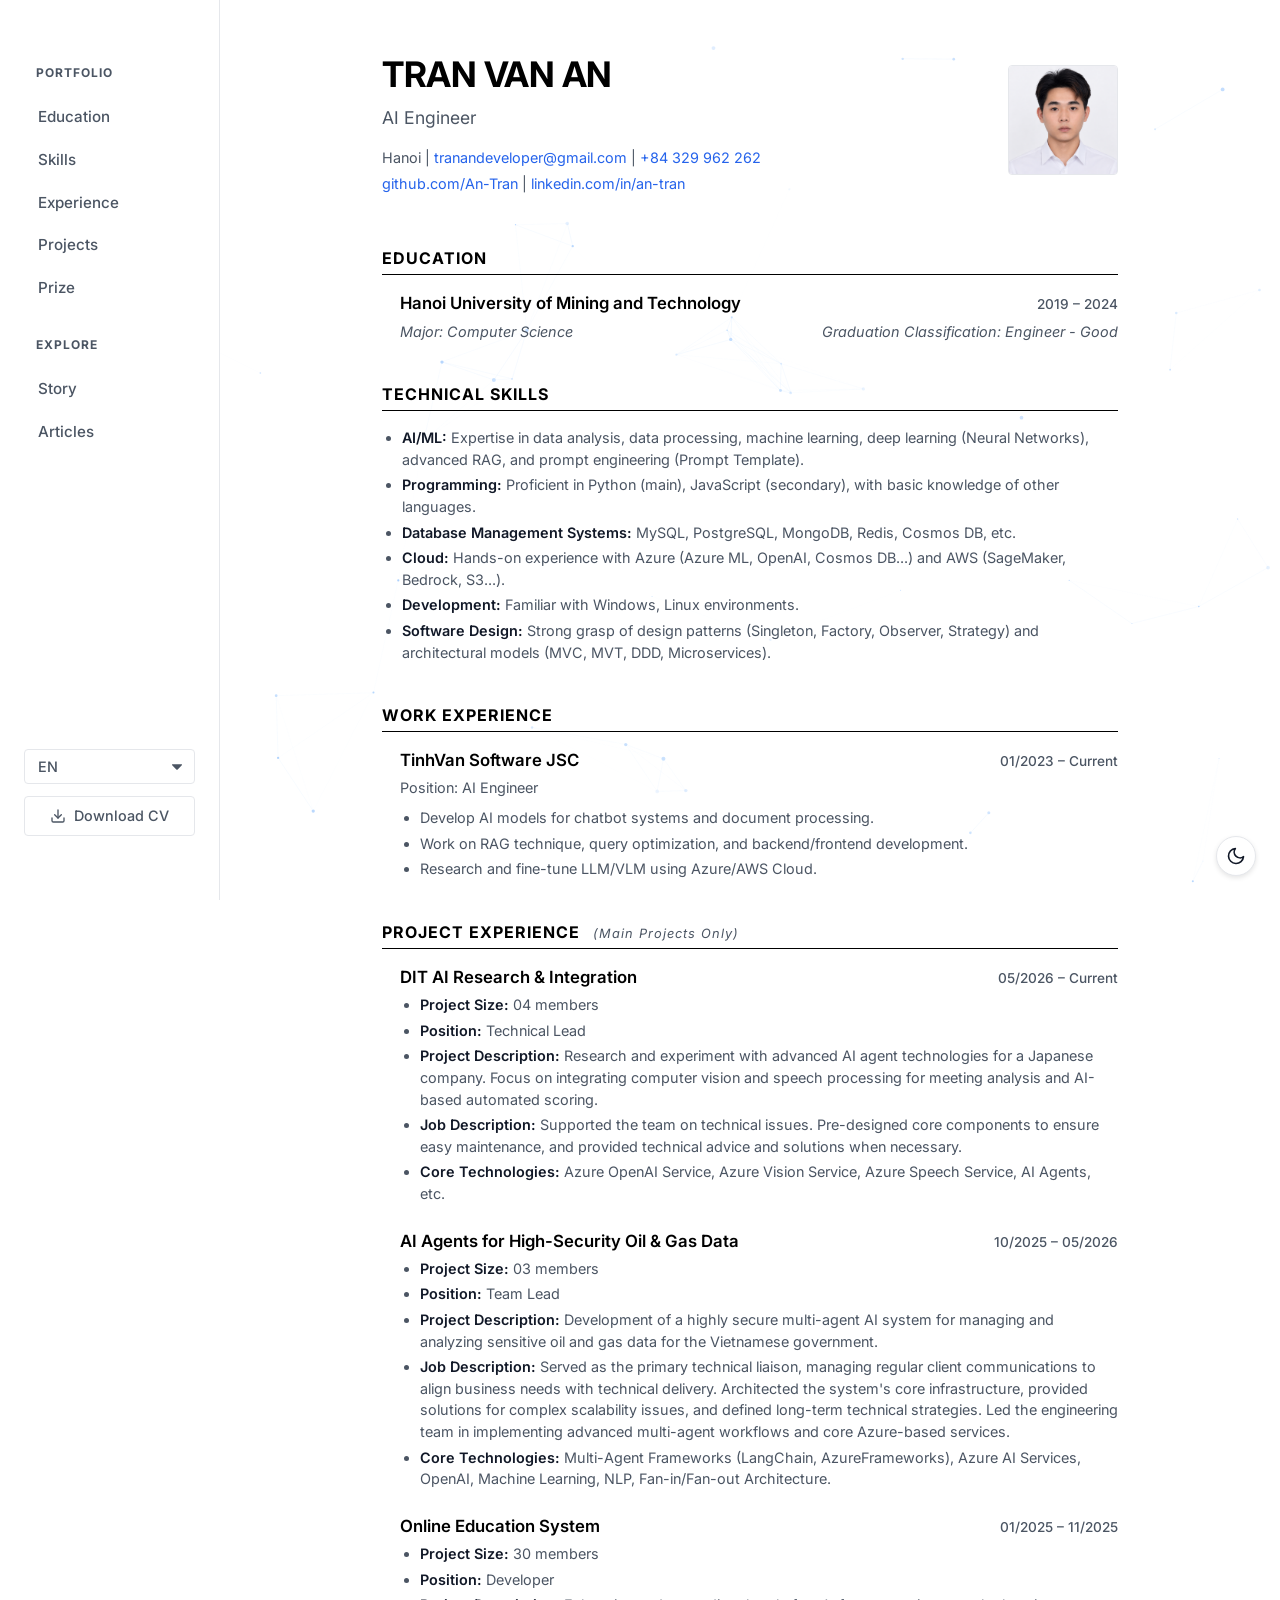
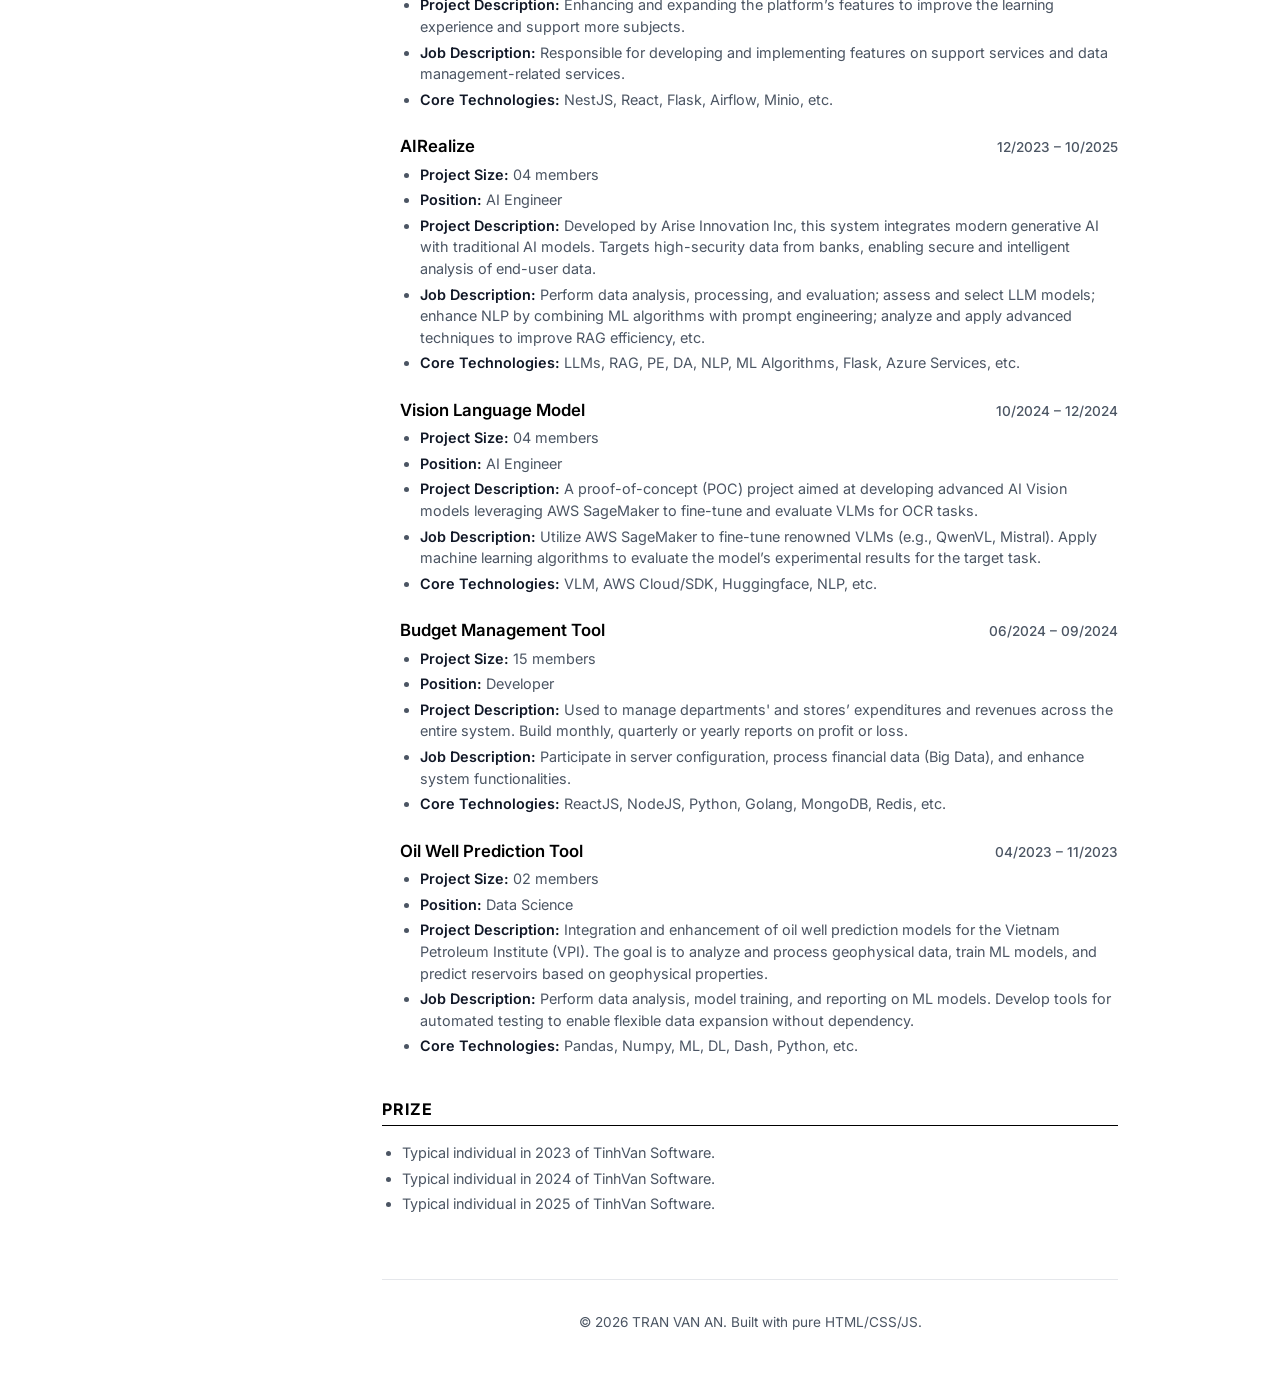
==== commit 558b11c2: "feat: implement interactive stories page with carousel modal and date-based filtering" ====
--- a/index.html
+++ b/index.html
@@ -45,12 +45,16 @@
     </div>
     <nav class="side-nav">
         <div class="nav-links">
-            <a href="#education" data-i18n="education_nav">Education</a>
-            <a href="#skills" data-i18n="skills_nav">Skills</a>
-            <a href="#experience" data-i18n="experience_nav">Experience</a>
-            <a href="#projects" data-i18n="projects_nav">Projects</a>
-            <!-- <a href="#certifications">Certifications</a> -->
-            <a href="#prize" data-i18n="prize_nav">Prize</a>
+            <div class="nav-group-title" data-i18n="nav_group_1">PORTFOLIO</div>
+            <a href="index.html#education" data-i18n="education_nav">Education</a>
+            <a href="index.html#skills" data-i18n="skills_nav">Skills</a>
+            <a href="index.html#experience" data-i18n="experience_nav">Experience</a>
+            <a href="index.html#projects" data-i18n="projects_nav">Projects</a>
+            <a href="index.html#prize" data-i18n="prize_nav">Prize</a>
+            
+            <div class="nav-group-title" data-i18n="nav_group_2">EXPLORE</div>
+            <a href="story.html" data-i18n="story_nav">Story</a>
+            <a href="articles.html" data-i18n="articles_nav">Articles</a>
         </div>
         <div class="nav-actions">
             <div class="lang-switcher">
--- a/style.css
+++ b/style.css
@@ -119,6 +119,10 @@
     max-width: 800px;
     margin: 0 auto;
     padding: 3rem 2rem;
+}
+
+.container-wide {
+    max-width: 1200px;
 }
 
 /* Header */
@@ -612,3 +616,467 @@
     0% { transform: scale(1); opacity: 1; filter: blur(0); }
     100% { transform: scale(0.1) rotate(90deg); opacity: 0; filter: blur(4px); }
 }
+
+/* =========================================
+   Timeline / Story Page
+   ========================================= */
+.timeline {
+    position: relative;
+    margin-top: 2rem;
+    padding-left: 1.5rem;
+}
+
+.timeline::before {
+    content: '';
+    position: absolute;
+    top: 0;
+    bottom: 0;
+    left: 0;
+    width: 2px;
+    background-color: var(--border-color);
+}
+
+.timeline-item {
+    position: relative;
+    margin-bottom: 2.5rem;
+}
+
+.timeline-dot {
+    position: absolute;
+    top: 0.25rem;
+    left: -1.9rem;
+    width: 14px;
+    height: 14px;
+    border-radius: 50%;
+    background-color: var(--bg-color);
+    border: 2px solid var(--accent-color);
+    z-index: 2;
+    transition: background-color 0.3s ease;
+}
+
+.timeline-item:hover .timeline-dot {
+    background-color: var(--accent-color);
+}
+
+.timeline-content {
+    padding-left: 1rem;
+}
+
+.timeline-date {
+    font-size: 0.85rem;
+    font-weight: 600;
+    color: var(--text-secondary);
+    margin-bottom: 0.25rem;
+    letter-spacing: 0.5px;
+}
+
+.timeline-title {
+    font-size: 1.15rem;
+    font-weight: 600;
+    color: var(--accent-color);
+    margin-bottom: 0.5rem;
+}
+
+.timeline-desc {
+    font-size: 0.95rem;
+    color: var(--text-secondary);
+    line-height: 1.6;
+}
+
+.timeline-image {
+    width: 100%;
+    max-width: 500px;
+    height: auto;
+    border-radius: 6px;
+    margin-top: 1rem;
+    border: 1px solid var(--border-color);
+    box-shadow: 0 4px 6px rgba(0, 0, 0, 0.05);
+}
+
+/* =========================================
+   Articles Page
+   ========================================= */
+.article-item {
+    margin-bottom: 2rem;
+    padding-bottom: 2rem;
+    border-bottom: 1px solid var(--border-color);
+}
+
+.article-item:last-child {
+    border-bottom: none;
+    margin-bottom: 0;
+    padding-bottom: 0;
+}
+
+.article-title {
+    font-size: 1.25rem;
+    font-weight: 600;
+    color: var(--link-color);
+    margin-bottom: 0.5rem;
+}
+
+.article-title a {
+    color: inherit;
+}
+
+.article-meta {
+    font-size: 0.85rem;
+    color: var(--text-secondary);
+    margin-bottom: 1rem;
+    display: flex;
+    gap: 1rem;
+    align-items: center;
+}
+
+.article-desc {
+    font-size: 0.95rem;
+    color: var(--text-secondary);
+    line-height: 1.6;
+    margin-bottom: 1rem;
+}
+
+.article-tags {
+    display: flex;
+    gap: 0.5rem;
+    flex-wrap: wrap;
+}
+
+.article-tag {
+    font-size: 0.75rem;
+    padding: 0.2rem 0.6rem;
+    background-color: var(--bg-color);
+    border: 1px solid var(--border-color);
+    border-radius: 12px;
+    color: var(--text-secondary);
+}
+
+/* =========================================
+   Navigation Groups
+   ========================================= */
+.nav-group-title {
+    font-size: 0.75rem;
+    font-weight: 700;
+    text-transform: uppercase;
+    color: var(--text-secondary);
+    letter-spacing: 1px;
+    margin-bottom: 0.25rem;
+    margin-top: 1rem;
+    padding-left: 0.75rem;
+}
+
+.nav-group-title:first-child {
+    margin-top: 0;
+}
+
+/* =========================================
+   Timeline Flex Layout (Story Page)
+   ========================================= */
+.timeline-flex {
+    display: flex;
+    gap: 2rem;
+    align-items: flex-start;
+    cursor: pointer;
+    transition: transform 0.2s ease;
+    padding: 1rem;
+    border-radius: 8px;
+}
+
+.timeline-flex:hover {
+    transform: translateX(5px);
+    background-color: rgba(156, 163, 175, 0.05);
+}
+
+.timeline-text {
+    flex: 1;
+}
+
+.timeline-gallery {
+    flex: 1;
+    position: relative;
+    height: 220px;
+    min-width: 300px;
+}
+
+.timeline-gallery .timeline-image {
+    position: absolute;
+    top: 0;
+    left: 0;
+    width: 85%;
+    height: 220px;
+    object-fit: cover;
+    border-radius: 8px;
+    box-shadow: 0 4px 10px rgba(0, 0, 0, 0.15);
+    border: 2px solid var(--bg-color);
+    transition: transform 0.3s ease, z-index 0.3s ease;
+}
+
+.timeline-gallery .timeline-image:nth-child(1) {
+    z-index: 3;
+    transform: rotate(0deg) translate(0, 0);
+}
+.timeline-gallery .timeline-image:nth-child(2) {
+    z-index: 2;
+    transform: rotate(4deg) translate(15px, 10px);
+}
+.timeline-gallery .timeline-image:nth-child(3) {
+    z-index: 1;
+    transform: rotate(-3deg) translate(-10px, 15px);
+}
+
+.timeline-flex:hover .timeline-gallery .timeline-image:nth-child(1) {
+    transform: rotate(0deg) translate(0, -5px);
+}
+.timeline-flex:hover .timeline-gallery .timeline-image:nth-child(2) {
+    transform: rotate(6deg) translate(25px, 5px);
+}
+.timeline-flex:hover .timeline-gallery .timeline-image:nth-child(3) {
+    transform: rotate(-5deg) translate(-20px, 5px);
+}
+
+@media (max-width: 768px) {
+    .timeline-flex {
+        flex-direction: column;
+        gap: 1rem;
+    }
+}
+
+/* =========================================
+   Modal CSS
+   ========================================= */
+.modal {
+    position: fixed;
+    top: 0;
+    left: 0;
+    width: 100vw;
+    height: 100vh;
+    z-index: 10000;
+    display: flex;
+    align-items: center;
+    justify-content: center;
+}
+
+.modal.hidden {
+    display: none;
+}
+
+.modal-backdrop {
+    position: absolute;
+    top: 0;
+    left: 0;
+    width: 100%;
+    height: 100%;
+    background-color: rgba(0, 0, 0, 0.6);
+    backdrop-filter: blur(4px);
+}
+
+.modal-content {
+    position: relative;
+    background-color: var(--bg-color);
+    width: 90%;
+    max-width: 800px;
+    max-height: 90vh;
+    border-radius: 8px;
+    box-shadow: 0 20px 25px -5px rgba(0, 0, 0, 0.1), 0 10px 10px -5px rgba(0, 0, 0, 0.04);
+    z-index: 10001;
+    overflow-y: auto;
+    padding: 2.5rem;
+}
+
+.close-modal {
+    position: absolute;
+    top: 1rem;
+    right: 1.5rem;
+    font-size: 2rem;
+    font-weight: 300;
+    color: var(--text-secondary);
+    cursor: pointer;
+    transition: color 0.2s ease;
+}
+
+.close-modal:hover {
+    color: var(--text-primary);
+}
+
+.modal-body {
+    display: flex;
+    flex-direction: column;
+    gap: 1.5rem;
+}
+
+.modal-date {
+    font-size: 0.9rem;
+    font-weight: 600;
+    color: var(--text-secondary);
+    margin-bottom: 0.5rem;
+}
+
+.modal-title {
+    font-size: 1.75rem;
+    font-weight: 700;
+    color: var(--accent-color);
+    margin-bottom: 1rem;
+}
+
+.modal-desc {
+    font-size: 1.05rem;
+    color: var(--text-primary);
+    line-height: 1.7;
+}
+
+.modal-carousel-container {
+    position: relative;
+    width: 100%;
+    height: 400px;
+    background-color: rgba(0,0,0,0.05);
+    border-radius: 8px;
+    overflow: hidden;
+    display: flex;
+    align-items: center;
+    justify-content: center;
+}
+
+.modal-carousel {
+    display: flex;
+    width: 100%;
+    height: 100%;
+    transition: transform 0.4s cubic-bezier(0.25, 0.8, 0.25, 1);
+}
+
+.modal-carousel img {
+    flex: 0 0 100%;
+    width: 100%;
+    height: 100%;
+    object-fit: contain;
+}
+
+.carousel-btn {
+    position: absolute;
+    top: 50%;
+    transform: translateY(-50%);
+    background: rgba(0, 0, 0, 0.5);
+    color: white;
+    border: none;
+    width: 40px;
+    height: 40px;
+    border-radius: 50%;
+    font-size: 1.2rem;
+    cursor: pointer;
+    z-index: 10;
+    transition: background 0.2s;
+    display: flex;
+    align-items: center;
+    justify-content: center;
+}
+
+.carousel-btn:hover {
+    background: rgba(0, 0, 0, 0.8);
+}
+
+.prev-btn { left: 10px; }
+.next-btn { right: 10px; }
+
+.carousel-dots {
+    position: absolute;
+    bottom: 15px;
+    left: 50%;
+    transform: translateX(-50%);
+    display: flex;
+    gap: 8px;
+    z-index: 10;
+}
+
+.carousel-dot {
+    width: 8px;
+    height: 8px;
+    border-radius: 50%;
+    background-color: rgba(255, 255, 255, 0.5);
+    cursor: pointer;
+    transition: background-color 0.2s;
+}
+
+.carousel-dot.active {
+    background-color: white;
+}
+
+/* =========================================
+   Story Layout & Filter
+   ========================================= */
+.story-layout {
+    display: flex;
+    gap: 3rem;
+    align-items: flex-start;
+}
+
+.story-layout .timeline {
+    flex: 1;
+}
+
+.story-filter {
+    position: sticky;
+    top: 2rem;
+    width: 280px;
+    background-color: var(--card-bg);
+    padding: 1.5rem;
+    border-radius: 8px;
+    border: 1px solid var(--border-color);
+}
+
+.story-filter h3 {
+    font-size: 0.9rem;
+    color: var(--text-secondary);
+    margin-bottom: 1rem;
+    text-transform: uppercase;
+    letter-spacing: 1px;
+}
+
+.filter-buttons {
+    display: flex;
+    flex-direction: column;
+    gap: 0.5rem;
+}
+
+.filter-btn {
+    background: transparent;
+    border: 1px solid transparent;
+    color: var(--text-primary);
+    padding: 0.5rem 1rem;
+    border-radius: 6px;
+    text-align: left;
+    font-family: inherit;
+    font-size: 0.95rem;
+    cursor: pointer;
+    transition: all 0.2s ease;
+}
+
+.filter-btn:hover {
+    background-color: rgba(156, 163, 175, 0.1);
+}
+
+.filter-btn.active {
+    background-color: var(--accent-color);
+    color: white;
+    font-weight: 500;
+}
+
+@media (max-width: 900px) {
+    .story-layout {
+        flex-direction: column-reverse;
+    }
+    
+    .story-filter {
+        position: static;
+        width: 100%;
+        margin-bottom: 2rem;
+    }
+    
+    .filter-buttons {
+        flex-direction: row;
+        flex-wrap: wrap;
+    }
+    
+    .filter-btn {
+        text-align: center;
+        flex: 1;
+        min-width: 80px;
+    }
+}
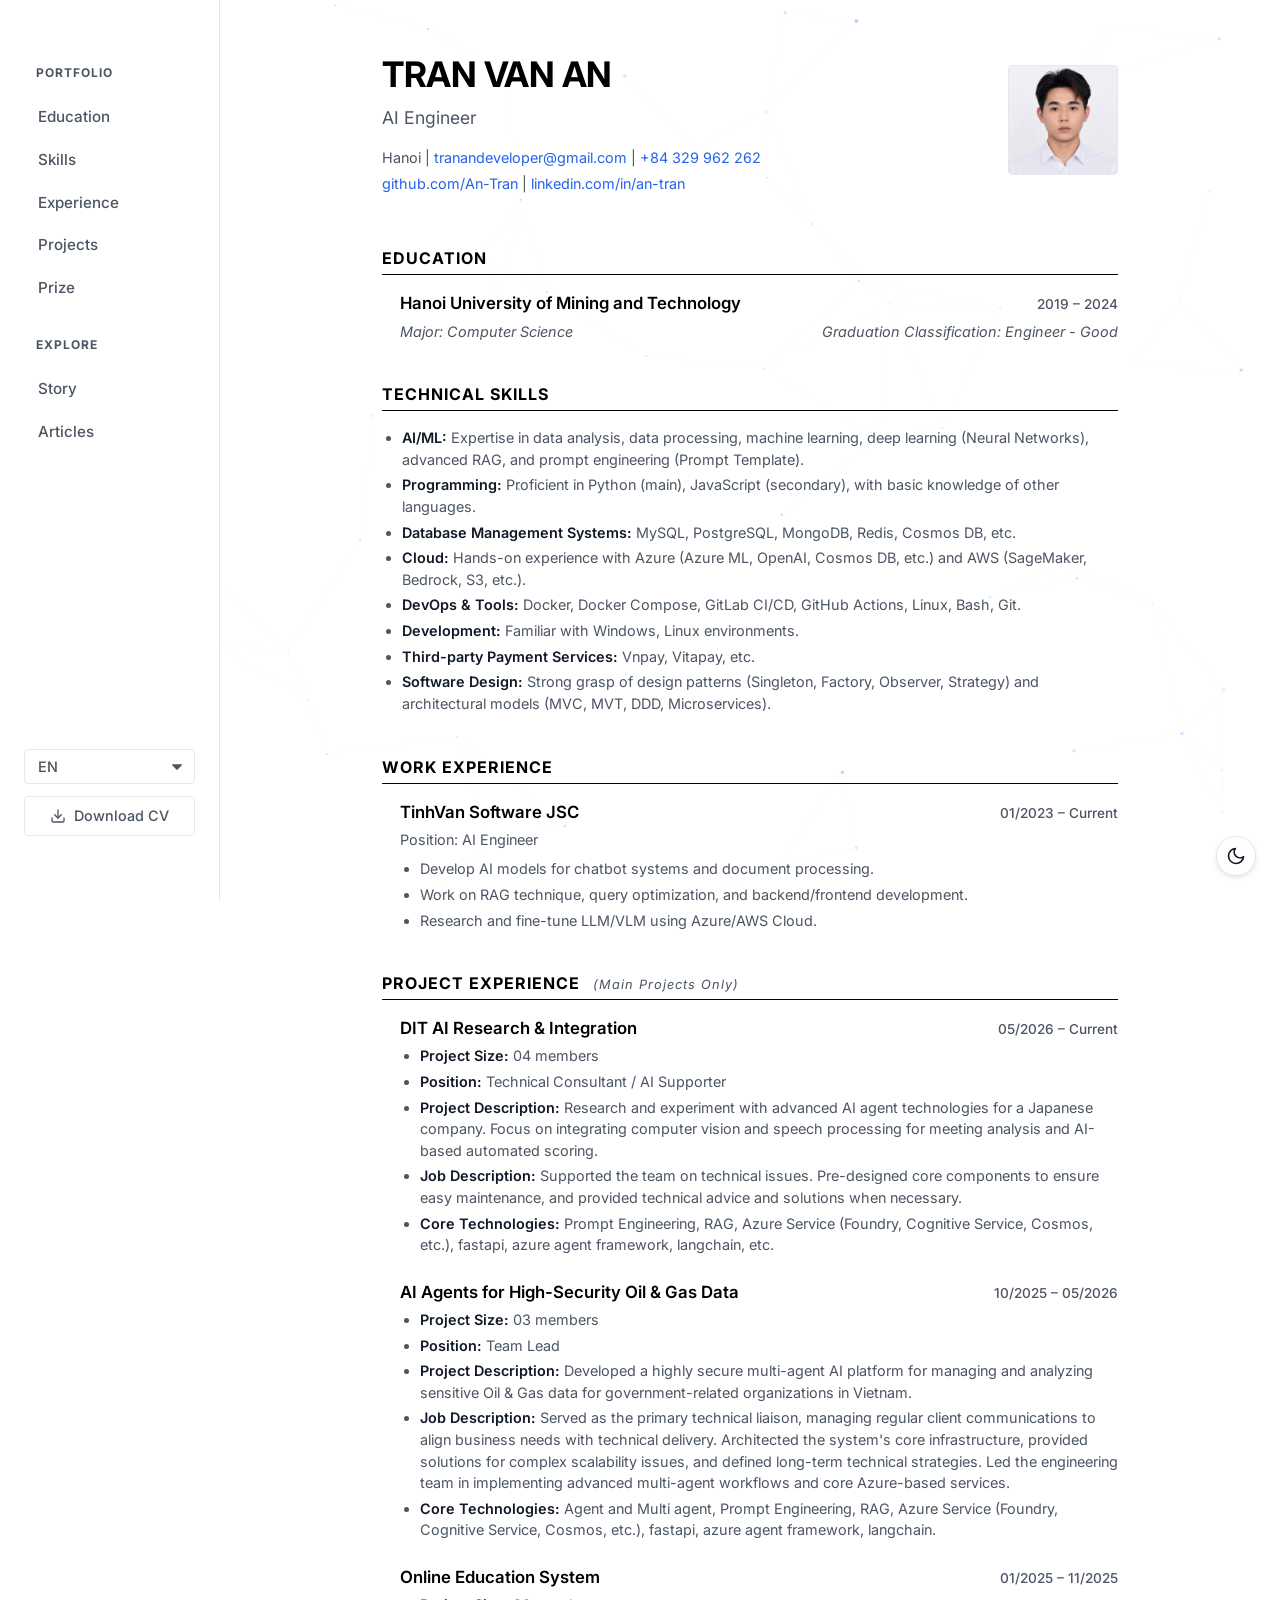
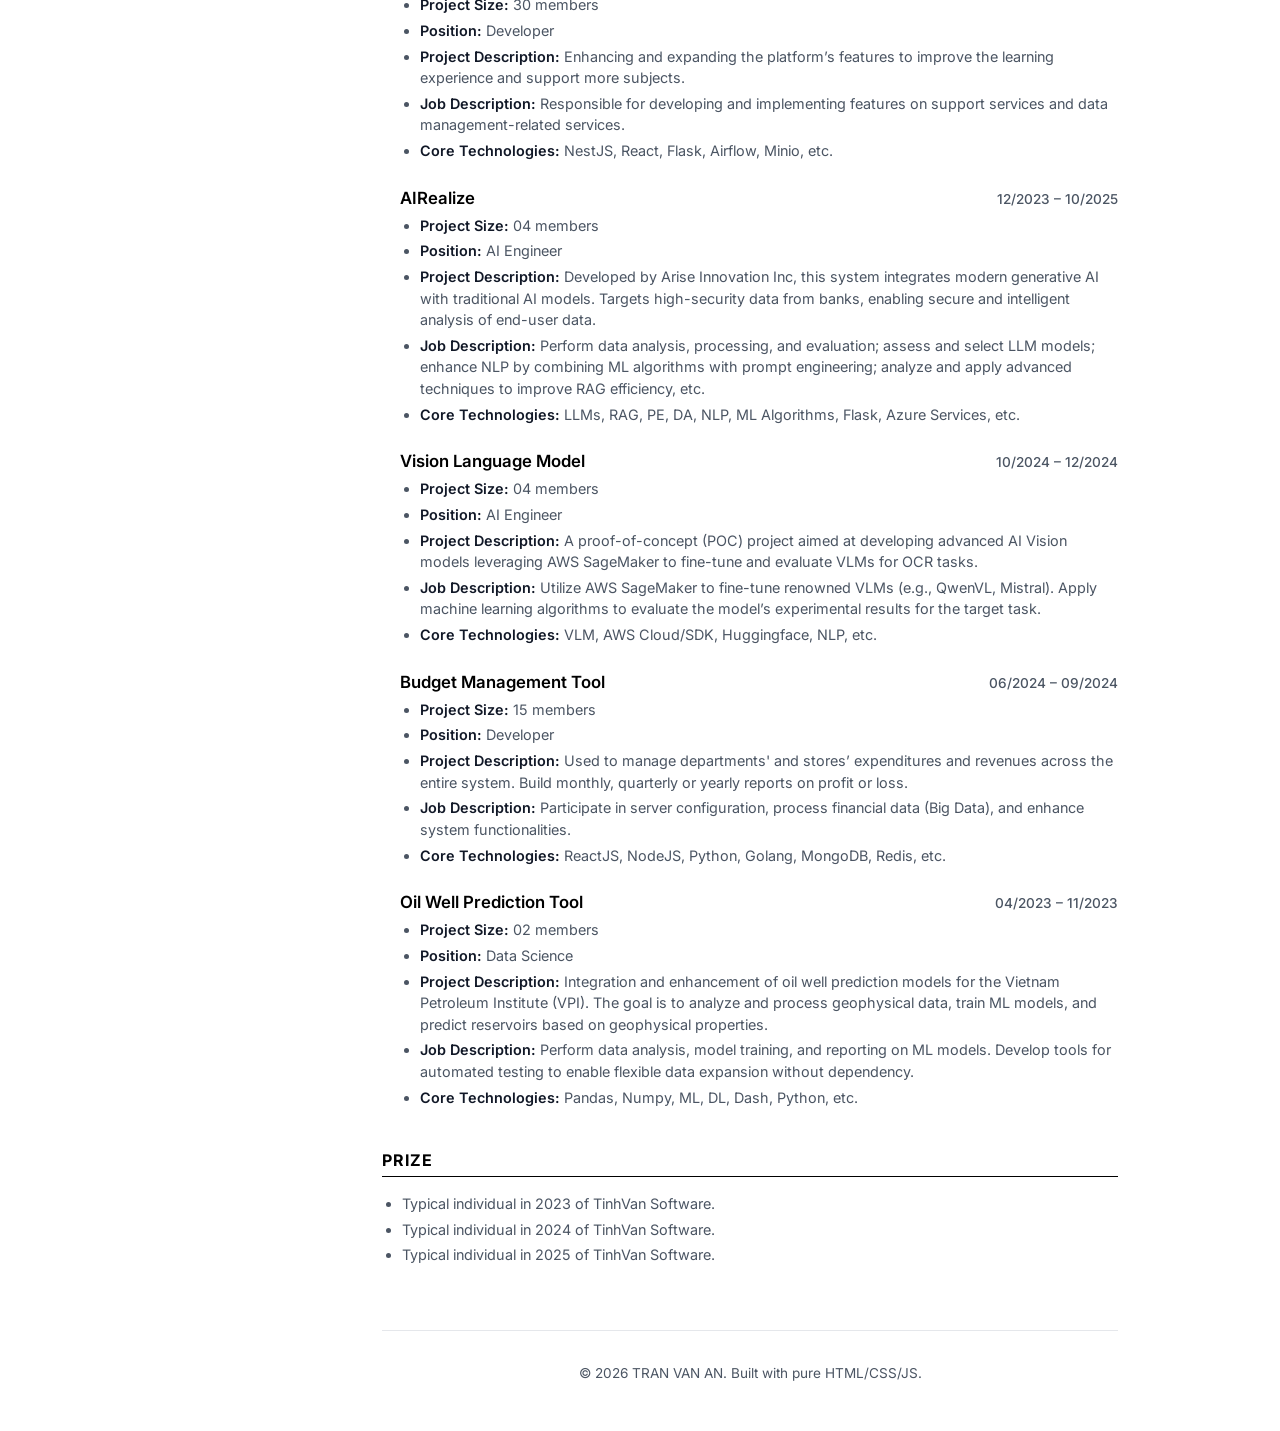
==== commit 744a6c84: "feat: update portfolio contact links, expand technical skills, and refine project descriptions" ====
--- a/index.html
+++ b/index.html
@@ -109,11 +109,13 @@
             <section id="skills" class="cv-section">
                 <h3 data-i18n="skills_title">TECHNICAL SKILLS</h3>
                 <ul class="skills-list">
-                    <li><strong>AI/ML:</strong> <span data-i18n="skill_aiml">Expertise in data analysis, data processing, machine learning, deep learning (Neural Networks), advanced RAG, and prompt engineering (Prompt Template).</span></li>
+                    <li><strong>AI/ML:</strong> <span data-i18n="skill_aiml">Expertise in data analysis, data processing, machine learning, deep learning (Neural Networks), advanced RAG, and advanced Prompt Engineering (Step back, Chain-of-Thought, etc).</span></li>
                     <li><strong>Programming:</strong> <span data-i18n="skill_prog">Proficient in Python (main), JavaScript (secondary), with basic knowledge of other languages.</span></li>
                     <li><strong>Database Management Systems:</strong> <span data-i18n="skill_db">MySQL, PostgreSQL, MongoDB, Redis, Cosmos DB, etc.</span></li>
-                    <li><strong>Cloud:</strong> <span data-i18n="skill_cloud">Hands-on experience with Azure (Azure ML, OpenAI, Cosmos DB...) and AWS (SageMaker, Bedrock, S3...).</span></li>
+                    <li><strong>Cloud:</strong> <span data-i18n="skill_cloud">Hands-on experience with Azure (Azure ML, OpenAI, Cosmos DB, etc.) and AWS (SageMaker, Bedrock, S3, etc.).</span></li>
+                    <li><strong>DevOps & Tools:</strong> <span data-i18n="skill_devops">Docker, Docker Compose, GitLab CI/CD, GitHub Actions, Linux, Bash, Git.</span></li>
                     <li><strong>Development:</strong> <span data-i18n="skill_dev">Familiar with Windows, Linux environments.</span></li>
+                    <li><strong>Third-party Payment Services:</strong> <span data-i18n="skill_payment">Vnpay, Vitapay, etc.</span></li>
                     <li><strong>Software Design:</strong> <span data-i18n="skill_design">Strong grasp of design patterns (Singleton, Factory, Observer, Strategy) and architectural models (MVC, MVT, DDD, Microservices).</span></li>
                 </ul>
             </section>
@@ -144,10 +146,10 @@
                     </div>
                     <ul class="bullet-list">
                         <li><strong data-i18n="proj_size">Project Size:</strong> <span data-i18n="proj_mem_4">04 members</span></li>
-                        <li><strong data-i18n="proj_pos">Position:</strong> <span data-i18n="pos_tech_lead">Technical Lead</span></li>
+                        <li><strong data-i18n="proj_pos">Position:</strong> <span data-i18n="pos_tech_consultant">Technical Consultant / AI Supporter</span></li>
                         <li><strong data-i18n="proj_desc">Project Description:</strong> <span data-i18n="dit_desc">Research and experiment with advanced AI agent technologies for a Japanese company. Focus on integrating computer vision and speech processing for meeting analysis and AI-based automated scoring.</span></li>
                         <li><strong data-i18n="proj_job">Job Description:</strong> <span data-i18n="dit_job">Supported the team on technical issues. Pre-designed core components to ensure easy maintenance, and provided technical advice and solutions when necessary.</span></li>
-                        <li><strong data-i18n="proj_tech">Core Technologies:</strong> Azure OpenAI Service, Azure Vision Service, Azure Speech Service, AI Agents, etc.</li>
+                        <li><strong data-i18n="proj_tech">Core Technologies:</strong> Prompt Engineering, RAG, Azure Service (Foundry, Cognitive Service, Cosmos, etc.), fastapi, azure agent framework, langchain, etc.</li>
                     </ul>
                 </div>
 
@@ -159,9 +161,9 @@
                     <ul class="bullet-list">
                         <li><strong data-i18n="proj_size">Project Size:</strong> <span data-i18n="proj_mem_3">03 members</span></li>
                         <li><strong data-i18n="proj_pos">Position:</strong> <span data-i18n="pos_team_lead">Team Lead</span></li>
-                        <li><strong data-i18n="proj_desc">Project Description:</strong> <span data-i18n="oil_desc">Development of a highly secure multi-agent AI system for managing and analyzing sensitive oil and gas data for the Vietnamese government.</span></li>
+                        <li><strong data-i18n="proj_desc">Project Description:</strong> <span data-i18n="oil_desc">Developed a highly secure multi-agent AI platform for managing and analyzing sensitive Oil & Gas data for government-related organizations in Vietnam.</span></li>
                         <li><strong data-i18n="proj_job">Job Description:</strong> <span data-i18n="oil_job">Served as the primary technical liaison, managing regular client communications to align business needs with technical delivery. Architected the system's core infrastructure, provided solutions for complex scalability issues, and defined long-term technical strategies. Led the engineering team in implementing advanced multi-agent workflows and core Azure-based services.</span></li>
-                        <li><strong data-i18n="proj_tech">Core Technologies:</strong> Multi-Agent Frameworks (LangChain, AzureFrameworks), Azure AI Services, OpenAI, Machine Learning, NLP, Fan-in/Fan-out Architecture.</li>
+                        <li><strong data-i18n="proj_tech">Core Technologies:</strong> Agent and Multi agent, Prompt Engineering, RAG, Azure Service (Foundry, Cognitive Service, Cosmos, etc.), fastapi, azure agent framework, langchain.</li>
                     </ul>
                 </div>
 
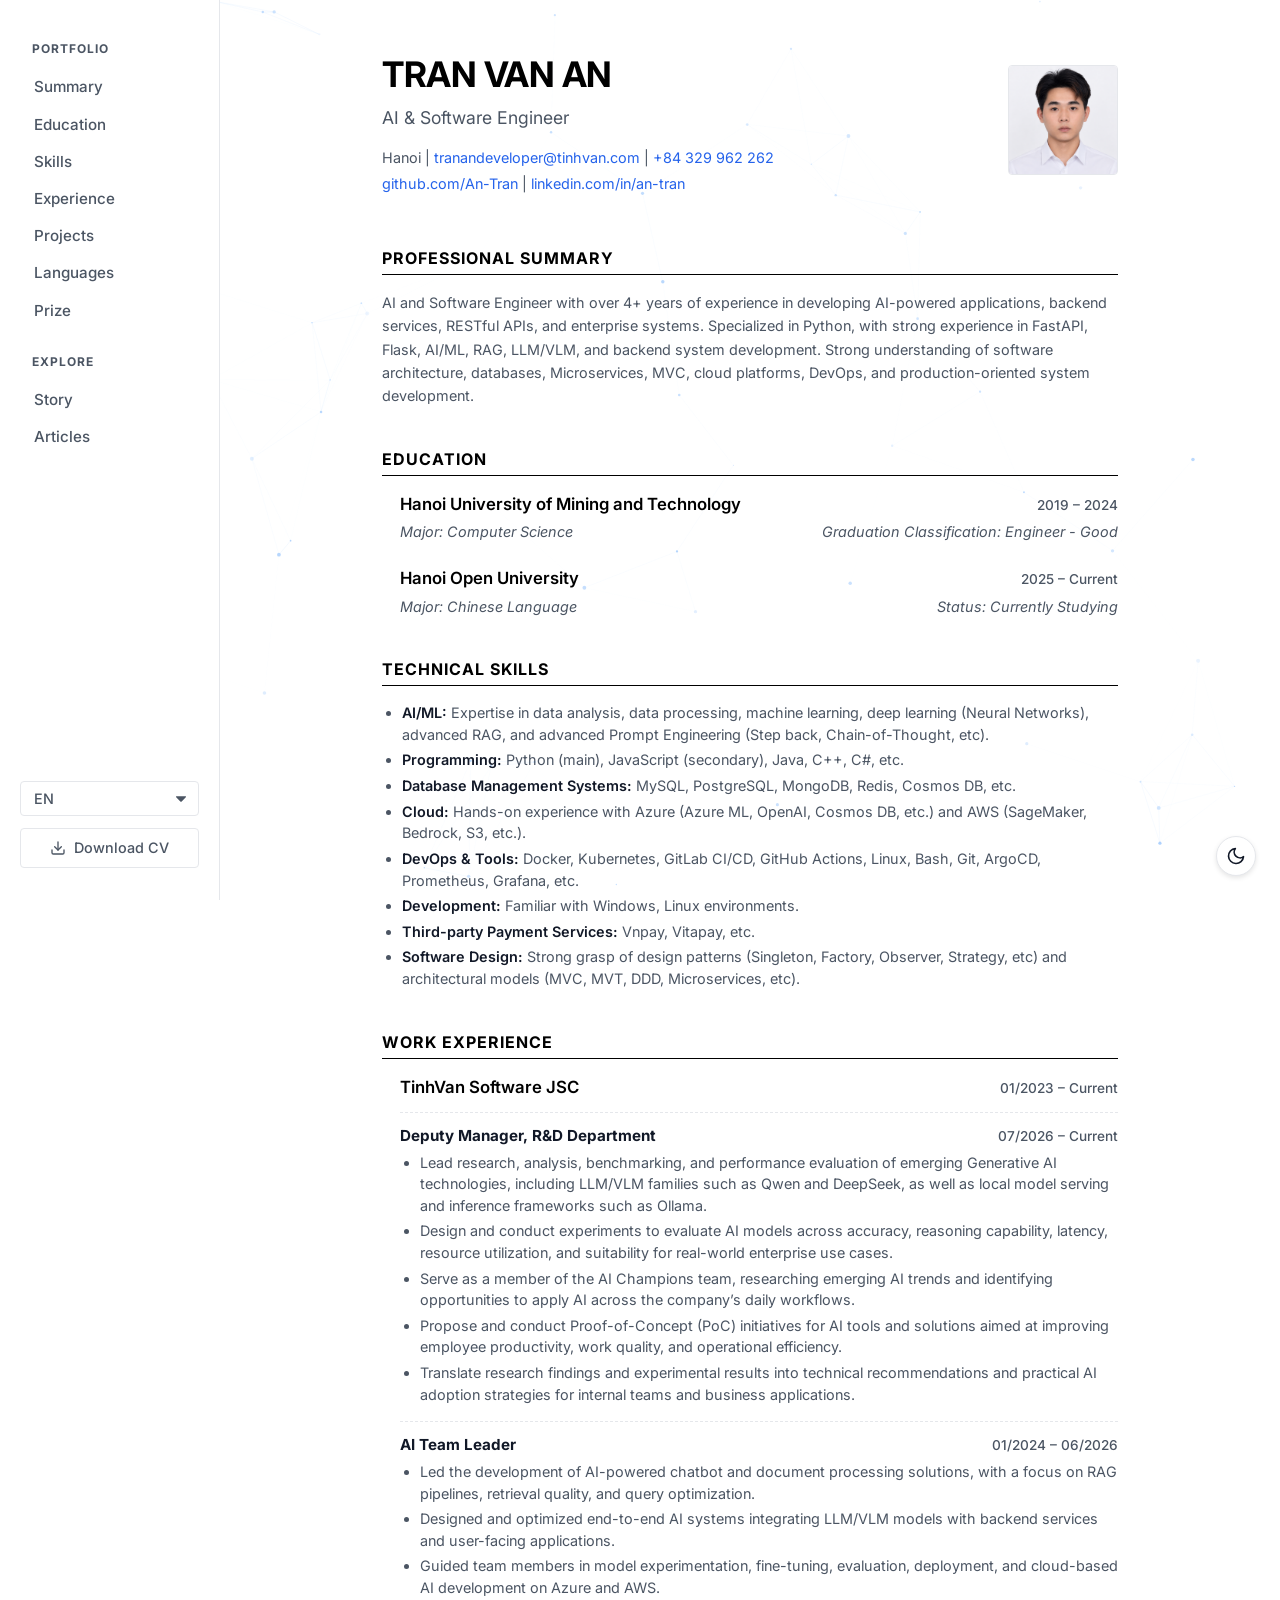
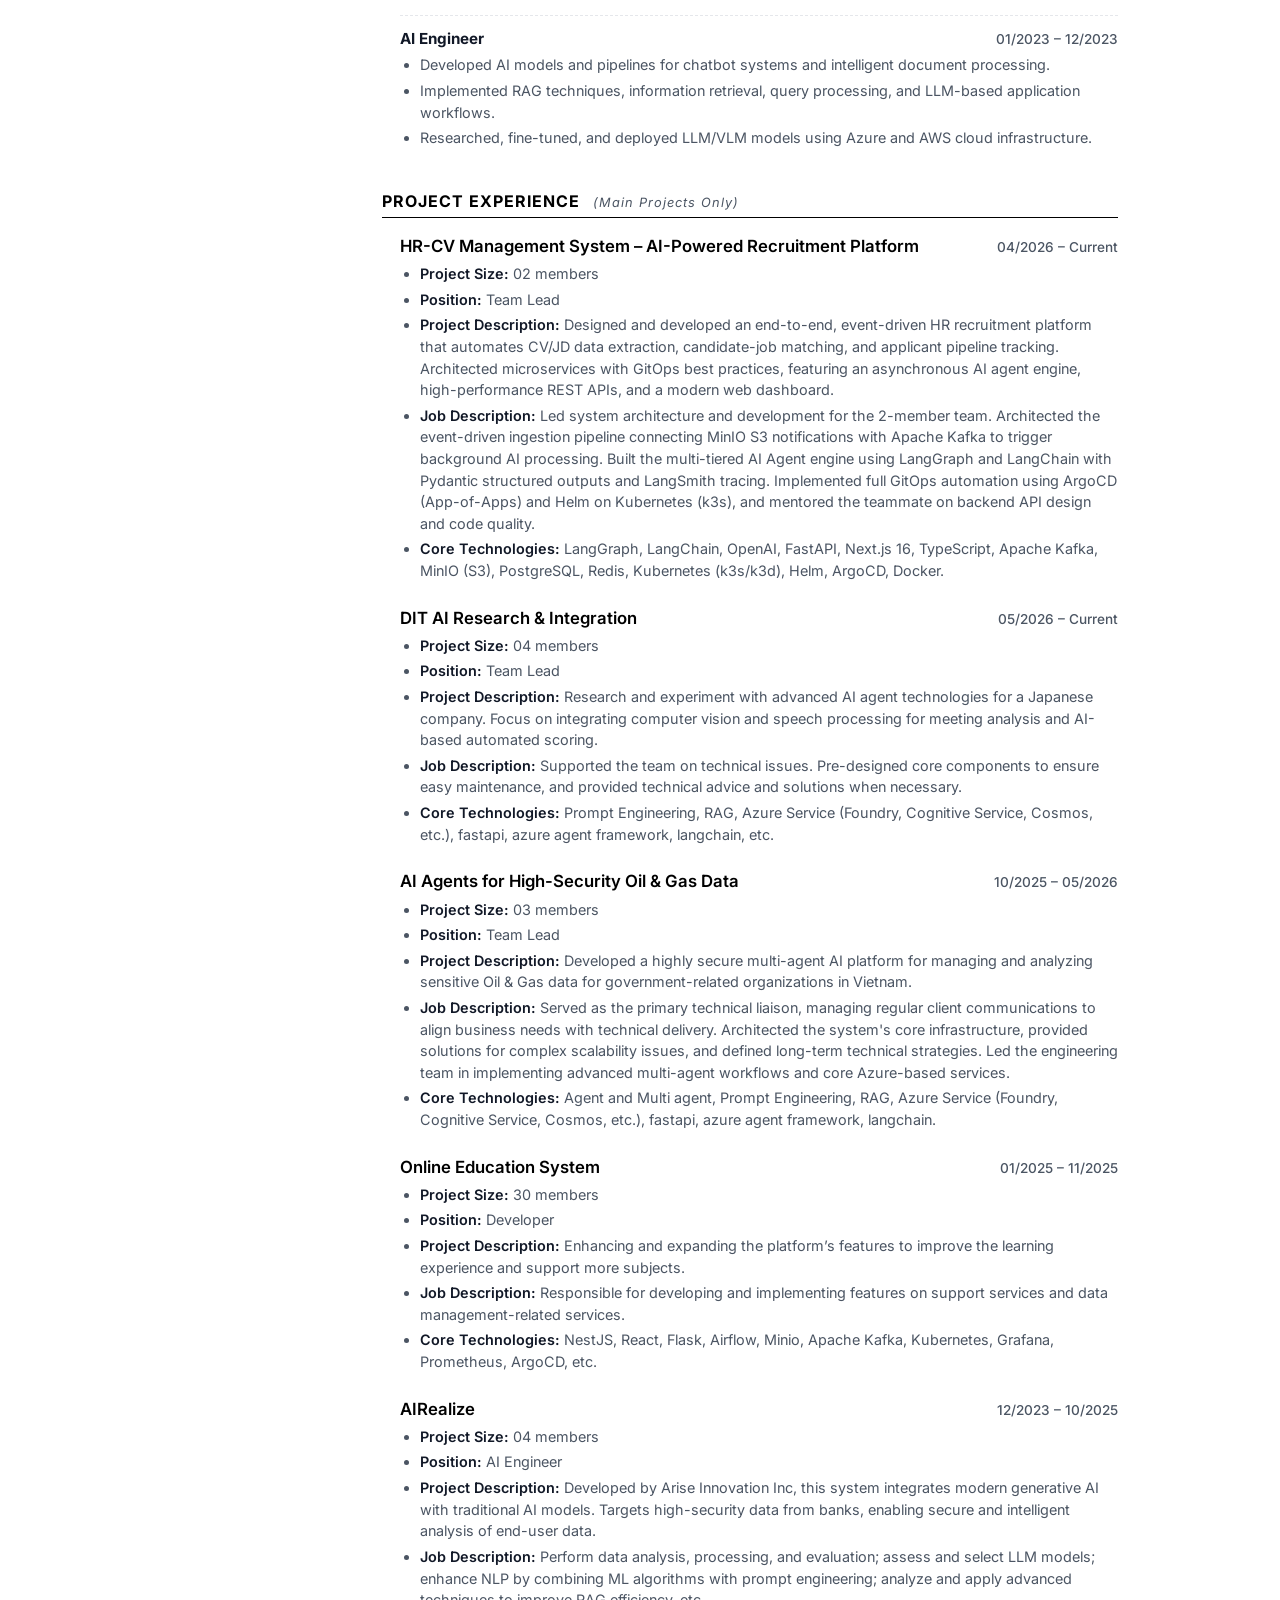
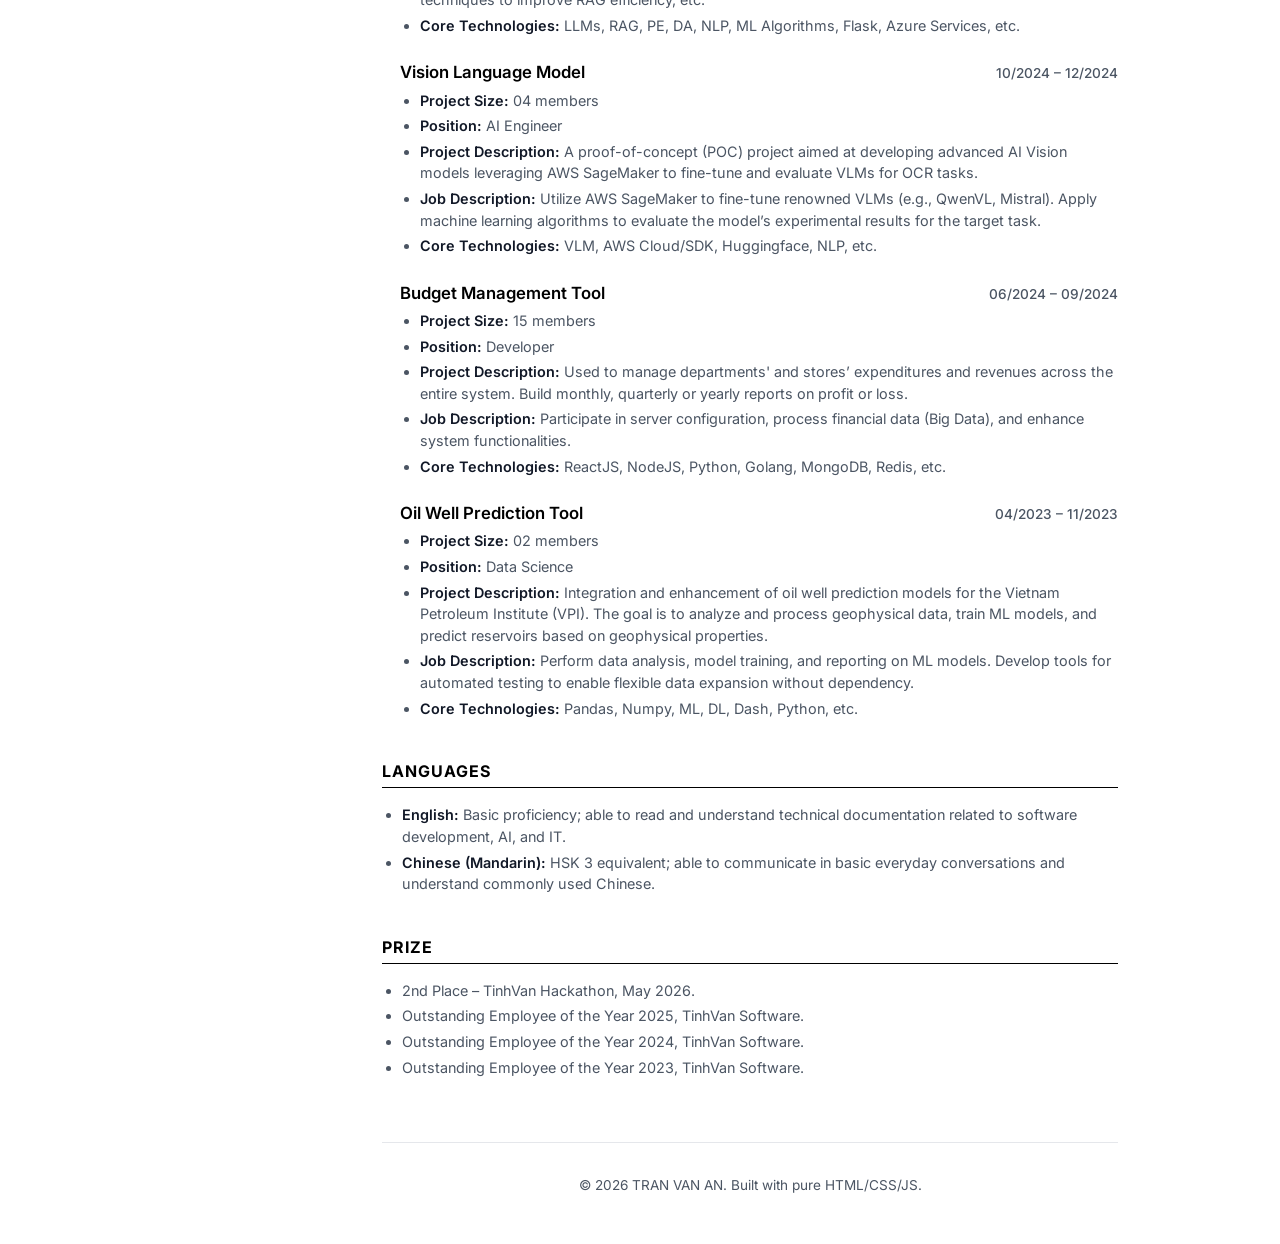
==== commit bd1b0701: "feat: update navigation links, CV asset path, and portfolio content sections" ====
--- a/index.html
+++ b/index.html
@@ -46,10 +46,12 @@
     <nav class="side-nav">
         <div class="nav-links">
             <div class="nav-group-title" data-i18n="nav_group_1">PORTFOLIO</div>
+            <a href="index.html#summary" data-i18n="summary_nav">Summary</a>
             <a href="index.html#education" data-i18n="education_nav">Education</a>
             <a href="index.html#skills" data-i18n="skills_nav">Skills</a>
             <a href="index.html#experience" data-i18n="experience_nav">Experience</a>
             <a href="index.html#projects" data-i18n="projects_nav">Projects</a>
+            <a href="index.html#languages" data-i18n="languages_nav">Languages</a>
             <a href="index.html#prize" data-i18n="prize_nav">Prize</a>
             
             <div class="nav-group-title" data-i18n="nav_group_2">EXPLORE</div>
@@ -65,7 +67,7 @@
                     <option value="cn">CN</option>
                 </select>
             </div>
-            <a href="assets/CV_06_2026.pdf" download="TRAN_VAN_AN_CV.pdf" class="btn-download">
+            <a href="assets/CV_2026.pdf" download="TRAN_VAN_AN_CV.pdf" class="btn-download">
                 <svg xmlns="http://www.w3.org/2000/svg" width="16" height="16" viewBox="0 0 24 24" fill="none" stroke="currentColor" stroke-width="2" stroke-linecap="round" stroke-linejoin="round" style="margin-right: 0.5rem;"><path d="M21 15v4a2 2 0 0 1-2 2H5a2 2 0 0 1-2-2v-4"></path><polyline points="7 10 12 15 17 10"></polyline><line x1="12" y1="15" x2="12" y2="3"></line></svg>
                 <span data-i18n="download_cv">Download CV</span>
             </a>
@@ -80,10 +82,10 @@
         <header class="profile-header">
             <div class="profile-info">
                 <h1>TRAN VAN AN</h1>
-                <h2 class="subtitle" data-i18n="subtitle">AI Engineer</h2>
+                <h2 class="subtitle" data-i18n="subtitle">AI & Software Engineer</h2>
                 <div class="contact-info">
-                    <p><span data-i18n="location">Hanoi</span> | <a href="mailto:tranandeveloper@tinhvan.com">tranandeveloper@gmail.com</a> | <a href="tel:+84329962262">+84 329 962 262</a></p>
-                    <p><a href="https://github.com/An-Tran-2001" target="_blank" rel="noopener noreferrer">github.com/An-Tran</a> | <a href="https://www.linkedin.com/in/an-tran-694760304" target="_blank" rel="noopener noreferrer">linkedin.com/in/an-tran</a></p>
+                    <p><span data-i18n="location">Hanoi</span> | <a href="mailto:tranandeveloper@tinhvan.com">tranandeveloper@tinhvan.com</a> | <a href="tel:+84329962262">+84 329 962 262</a></p>
+                    <p><a href="https://github.com/An-Tran-2001" target="_blank" rel="noopener noreferrer">github.com/An-Tran</a> | <a href="https://www.linkedin.com/in/an-tran" target="_blank" rel="noopener noreferrer">linkedin.com/in/an-tran</a></p>
                 </div>
             </div>
             <div class="profile-avatar">
@@ -92,6 +94,11 @@
         </header>
 
         <main>
+            <section id="summary" class="cv-section">
+                <h3 data-i18n="summary_title">PROFESSIONAL SUMMARY</h3>
+                <p class="cv-desc" data-i18n="summary_desc">AI and Software Engineer with over 4+ years of experience in developing AI-powered applications, backend services, RESTful APIs, and enterprise systems. Specialized in Python, with strong experience in FastAPI, Flask, AI/ML, RAG, LLM/VLM, and backend system development. Strong understanding of software architecture, databases, Microservices, MVC, cloud platforms, DevOps, and production-oriented system development.</p>
+            </section>
+
             <section id="education" class="cv-section">
                 <h3 data-i18n="education_title">EDUCATION</h3>
                 <div class="cv-item">
@@ -102,6 +109,16 @@
                     <div class="cv-item-subheader">
                         <span data-i18n="major">Major: Computer Science</span>
                         <span data-i18n="grad_class">Graduation Classification: Engineer - Good</span>
+                    </div>
+                </div>
+                <div class="cv-item">
+                    <div class="cv-item-header">
+                        <h4 data-i18n="uni_hou_name">Hanoi Open University</h4>
+                        <span class="date">2025 – Current</span>
+                    </div>
+                    <div class="cv-item-subheader">
+                        <span data-i18n="major_chinese">Major: Chinese Language</span>
+                        <span data-i18n="status_studying">Status: Currently Studying</span>
                     </div>
                 </div>
             </section>
@@ -110,13 +127,13 @@
                 <h3 data-i18n="skills_title">TECHNICAL SKILLS</h3>
                 <ul class="skills-list">
                     <li><strong>AI/ML:</strong> <span data-i18n="skill_aiml">Expertise in data analysis, data processing, machine learning, deep learning (Neural Networks), advanced RAG, and advanced Prompt Engineering (Step back, Chain-of-Thought, etc).</span></li>
-                    <li><strong>Programming:</strong> <span data-i18n="skill_prog">Proficient in Python (main), JavaScript (secondary), with basic knowledge of other languages.</span></li>
+                    <li><strong>Programming:</strong> <span data-i18n="skill_prog">Python (main), JavaScript (secondary), Java, C++, C#, etc.</span></li>
                     <li><strong>Database Management Systems:</strong> <span data-i18n="skill_db">MySQL, PostgreSQL, MongoDB, Redis, Cosmos DB, etc.</span></li>
                     <li><strong>Cloud:</strong> <span data-i18n="skill_cloud">Hands-on experience with Azure (Azure ML, OpenAI, Cosmos DB, etc.) and AWS (SageMaker, Bedrock, S3, etc.).</span></li>
-                    <li><strong>DevOps & Tools:</strong> <span data-i18n="skill_devops">Docker, Docker Compose, GitLab CI/CD, GitHub Actions, Linux, Bash, Git.</span></li>
+                    <li><strong>DevOps & Tools:</strong> <span data-i18n="skill_devops">Docker, Kubernetes, GitLab CI/CD, GitHub Actions, Linux, Bash, Git, ArgoCD, Prometheus, Grafana, etc.</span></li>
                     <li><strong>Development:</strong> <span data-i18n="skill_dev">Familiar with Windows, Linux environments.</span></li>
                     <li><strong>Third-party Payment Services:</strong> <span data-i18n="skill_payment">Vnpay, Vitapay, etc.</span></li>
-                    <li><strong>Software Design:</strong> <span data-i18n="skill_design">Strong grasp of design patterns (Singleton, Factory, Observer, Strategy) and architectural models (MVC, MVT, DDD, Microservices).</span></li>
+                    <li><strong>Software Design:</strong> <span data-i18n="skill_design">Strong grasp of design patterns (Singleton, Factory, Observer, Strategy, etc) and architectural models (MVC, MVT, DDD, Microservices, etc).</span></li>
                 </ul>
             </section>
 
@@ -127,12 +144,44 @@
                         <h4>TinhVan Software JSC</h4>
                         <span class="date">01/2023 – Current</span>
                     </div>
-                    <p class="role" data-i18n="exp_pos_1">Position: AI Engineer</p>
-                    <ul class="bullet-list">
-                        <li data-i18n="exp_desc_1_1">Develop AI models for chatbot systems and document processing.</li>
-                        <li data-i18n="exp_desc_1_2">Work on RAG technique, query optimization, and backend/frontend development.</li>
-                        <li data-i18n="exp_desc_1_3">Research and fine-tune LLM/VLM using Azure/AWS Cloud.</li>
-                    </ul>
+
+                    <div class="experience-role" style="margin-top: 0.75rem; margin-bottom: 0.75rem;">
+                        <div class="cv-item-header" style="margin-bottom: 0.25rem;">
+                            <strong style="color: var(--text-primary); font-size: 0.95rem;" data-i18n="exp_role_deputy">Deputy Manager, R&D Department</strong>
+                            <span class="date">07/2026 – Current</span>
+                        </div>
+                        <ul class="bullet-list">
+                            <li data-i18n="exp_deputy_1">Lead research, analysis, benchmarking, and performance evaluation of emerging Generative AI technologies, including LLM/VLM families such as Qwen and DeepSeek, as well as local model serving and inference frameworks such as Ollama.</li>
+                            <li data-i18n="exp_deputy_2">Design and conduct experiments to evaluate AI models across accuracy, reasoning capability, latency, resource utilization, and suitability for real-world enterprise use cases.</li>
+                            <li data-i18n="exp_deputy_3">Serve as a member of the AI Champions team, researching emerging AI trends and identifying opportunities to apply AI across the company’s daily workflows.</li>
+                            <li data-i18n="exp_deputy_4">Propose and conduct Proof-of-Concept (PoC) initiatives for AI tools and solutions aimed at improving employee productivity, work quality, and operational efficiency.</li>
+                            <li data-i18n="exp_deputy_5">Translate research findings and experimental results into technical recommendations and practical AI adoption strategies for internal teams and business applications.</li>
+                        </ul>
+                    </div>
+
+                    <div class="experience-role" style="margin-top: 1rem; margin-bottom: 0.75rem;">
+                        <div class="cv-item-header" style="margin-bottom: 0.25rem;">
+                            <strong style="color: var(--text-primary); font-size: 0.95rem;" data-i18n="exp_role_lead">AI Team Leader</strong>
+                            <span class="date">01/2024 – 06/2026</span>
+                        </div>
+                        <ul class="bullet-list">
+                            <li data-i18n="exp_lead_1">Led the development of AI-powered chatbot and document processing solutions, with a focus on RAG pipelines, retrieval quality, and query optimization.</li>
+                            <li data-i18n="exp_lead_2">Designed and optimized end-to-end AI systems integrating LLM/VLM models with backend services and user-facing applications.</li>
+                            <li data-i18n="exp_lead_3">Guided team members in model experimentation, fine-tuning, evaluation, deployment, and cloud-based AI development on Azure and AWS.</li>
+                        </ul>
+                    </div>
+
+                    <div class="experience-role" style="margin-top: 1rem;">
+                        <div class="cv-item-header" style="margin-bottom: 0.25rem;">
+                            <strong style="color: var(--text-primary); font-size: 0.95rem;" data-i18n="exp_role_eng">AI Engineer</strong>
+                            <span class="date">01/2023 – 12/2023</span>
+                        </div>
+                        <ul class="bullet-list">
+                            <li data-i18n="exp_eng_1">Developed AI models and pipelines for chatbot systems and intelligent document processing.</li>
+                            <li data-i18n="exp_eng_2">Implemented RAG techniques, information retrieval, query processing, and LLM-based application workflows.</li>
+                            <li data-i18n="exp_eng_3">Researched, fine-tuned, and deployed LLM/VLM models using Azure and AWS cloud infrastructure.</li>
+                        </ul>
+                    </div>
                 </div>
             </section>
 
@@ -141,12 +190,26 @@
                 
                 <div class="cv-item">
                     <div class="cv-item-header">
+                        <h4>HR-CV Management System – AI-Powered Recruitment Platform</h4>
+                        <span class="date">04/2026 – Current</span>
+                    </div>
+                    <ul class="bullet-list">
+                        <li><strong data-i18n="proj_size">Project Size:</strong> <span data-i18n="proj_mem_2">02 members</span></li>
+                        <li><strong data-i18n="proj_pos">Position:</strong> <span data-i18n="pos_team_lead">Team Lead</span></li>
+                        <li><strong data-i18n="proj_desc">Project Description:</strong> <span data-i18n="hrcv_desc">Designed and developed an end-to-end, event-driven HR recruitment platform that automates CV/JD data extraction, candidate-job matching, and applicant pipeline tracking. Architected microservices with GitOps best practices, featuring an asynchronous AI agent engine, high-performance REST APIs, and a modern web dashboard.</span></li>
+                        <li><strong data-i18n="proj_job">Job Description:</strong> <span data-i18n="hrcv_job">Led system architecture and development for the 2-member team. Architected the event-driven ingestion pipeline connecting MinIO S3 notifications with Apache Kafka to trigger background AI processing. Built the multi-tiered AI Agent engine using LangGraph and LangChain with Pydantic structured outputs and LangSmith tracing. Implemented full GitOps automation using ArgoCD (App-of-Apps) and Helm on Kubernetes (k3s), and mentored the teammate on backend API design and code quality.</span></li>
+                        <li><strong data-i18n="proj_tech">Core Technologies:</strong> LangGraph, LangChain, OpenAI, FastAPI, Next.js 16, TypeScript, Apache Kafka, MinIO (S3), PostgreSQL, Redis, Kubernetes (k3s/k3d), Helm, ArgoCD, Docker.</li>
+                    </ul>
+                </div>
+
+                <div class="cv-item">
+                    <div class="cv-item-header">
                         <h4>DIT AI Research & Integration</h4>
                         <span class="date">05/2026 – Current</span>
                     </div>
                     <ul class="bullet-list">
                         <li><strong data-i18n="proj_size">Project Size:</strong> <span data-i18n="proj_mem_4">04 members</span></li>
-                        <li><strong data-i18n="proj_pos">Position:</strong> <span data-i18n="pos_tech_consultant">Technical Consultant / AI Supporter</span></li>
+                        <li><strong data-i18n="proj_pos">Position:</strong> <span data-i18n="pos_team_lead">Team Lead</span></li>
                         <li><strong data-i18n="proj_desc">Project Description:</strong> <span data-i18n="dit_desc">Research and experiment with advanced AI agent technologies for a Japanese company. Focus on integrating computer vision and speech processing for meeting analysis and AI-based automated scoring.</span></li>
                         <li><strong data-i18n="proj_job">Job Description:</strong> <span data-i18n="dit_job">Supported the team on technical issues. Pre-designed core components to ensure easy maintenance, and provided technical advice and solutions when necessary.</span></li>
                         <li><strong data-i18n="proj_tech">Core Technologies:</strong> Prompt Engineering, RAG, Azure Service (Foundry, Cognitive Service, Cosmos, etc.), fastapi, azure agent framework, langchain, etc.</li>
@@ -177,7 +240,7 @@
                         <li><strong data-i18n="proj_pos">Position:</strong> <span data-i18n="pos_dev">Developer</span></li>
                         <li><strong data-i18n="proj_desc">Project Description:</strong> <span data-i18n="edu_desc">Enhancing and expanding the platform’s features to improve the learning experience and support more subjects.</span></li>
                         <li><strong data-i18n="proj_job">Job Description:</strong> <span data-i18n="edu_job">Responsible for developing and implementing features on support services and data management-related services.</span></li>
-                        <li><strong data-i18n="proj_tech">Core Technologies:</strong> NestJS, React, Flask, Airflow, Minio, etc.</li>
+                        <li><strong data-i18n="proj_tech">Core Technologies:</strong> NestJS, React, Flask, Airflow, Minio, Apache Kafka, Kubernetes, Grafana, Prometheus, ArgoCD, etc.</li>
                     </ul>
                 </div>
 
@@ -238,22 +301,21 @@
                 </div>
             </section>
 
-            <!-- <section id="certifications" class="cv-section">
-                <h3>CERTIFICATIONS</h3>
-                <div class="cv-item">
-                    <div class="cv-item-header certification">
-                        <h4>Microsoft Certified: Azure AI Engineer Associate (AI-102)</h4>
-                        <div><span class="issuer">Microsoft</span> | <span class="date">2025</span></div>
-                    </div>
-                </div>
-            </section>  -->
+            <section id="languages" class="cv-section">
+                <h3 data-i18n="languages_title">LANGUAGES</h3>
+                <ul class="bullet-list">
+                    <li><strong data-i18n="lang_en_name">English:</strong> <span data-i18n="lang_en_desc">Basic proficiency; able to read and understand technical documentation related to software development, AI, and IT.</span></li>
+                    <li><strong data-i18n="lang_cn_name">Chinese (Mandarin):</strong> <span data-i18n="lang_cn_desc">HSK 3 equivalent; able to communicate in basic everyday conversations and understand commonly used Chinese.</span></li>
+                </ul>
+            </section>
 
             <section id="prize" class="cv-section">
                 <h3 data-i18n="prize_title">PRIZE</h3>
                 <ul class="bullet-list">
-                    <li data-i18n="prize_2023">Typical individual in 2023 of TinhVan Software.</li>
-                    <li data-i18n="prize_2024">Typical individual in 2024 of TinhVan Software.</li>
-                    <li data-i18n="prize_2025">Typical individual in 2025 of TinhVan Software.</li>
+                    <li data-i18n="prize_hackathon_2026">2nd Place – TinhVan Hackathon, May 2026.</li>
+                    <li data-i18n="prize_2025">Outstanding Employee of the Year 2025, TinhVan Software.</li>
+                    <li data-i18n="prize_2024">Outstanding Employee of the Year 2024, TinhVan Software.</li>
+                    <li data-i18n="prize_2023">Outstanding Employee of the Year 2023, TinhVan Software.</li>
                 </ul>
             </section>
         </main>
--- a/style.css
+++ b/style.css
@@ -88,15 +88,16 @@
     background-color: var(--bg-color);
     border-right: 1px solid var(--border-color);
     z-index: 50;
-    padding: 4rem 1.5rem;
+    padding: 2.5rem 1.25rem 2rem 1.25rem;
     display: flex;
     flex-direction: column;
+    overflow-y: auto;
 }
 
 .nav-links {
     display: flex;
     flex-direction: column;
-    gap: 1.25rem;
+    gap: 0.9rem;
 }
 
 .nav-links a {
@@ -309,6 +310,19 @@
     color: var(--text-secondary);
     font-size: 0.9rem;
     margin-bottom: 0.5rem;
+    line-height: 1.6;
+}
+
+.experience-role {
+    margin-top: 1.25rem;
+    padding-top: 0.75rem;
+    border-top: 1px dashed var(--border-color);
+}
+
+.experience-role:first-of-type {
+    margin-top: 0.75rem;
+    padding-top: 0;
+    border-top: none;
 }
 
 /* Lists */
